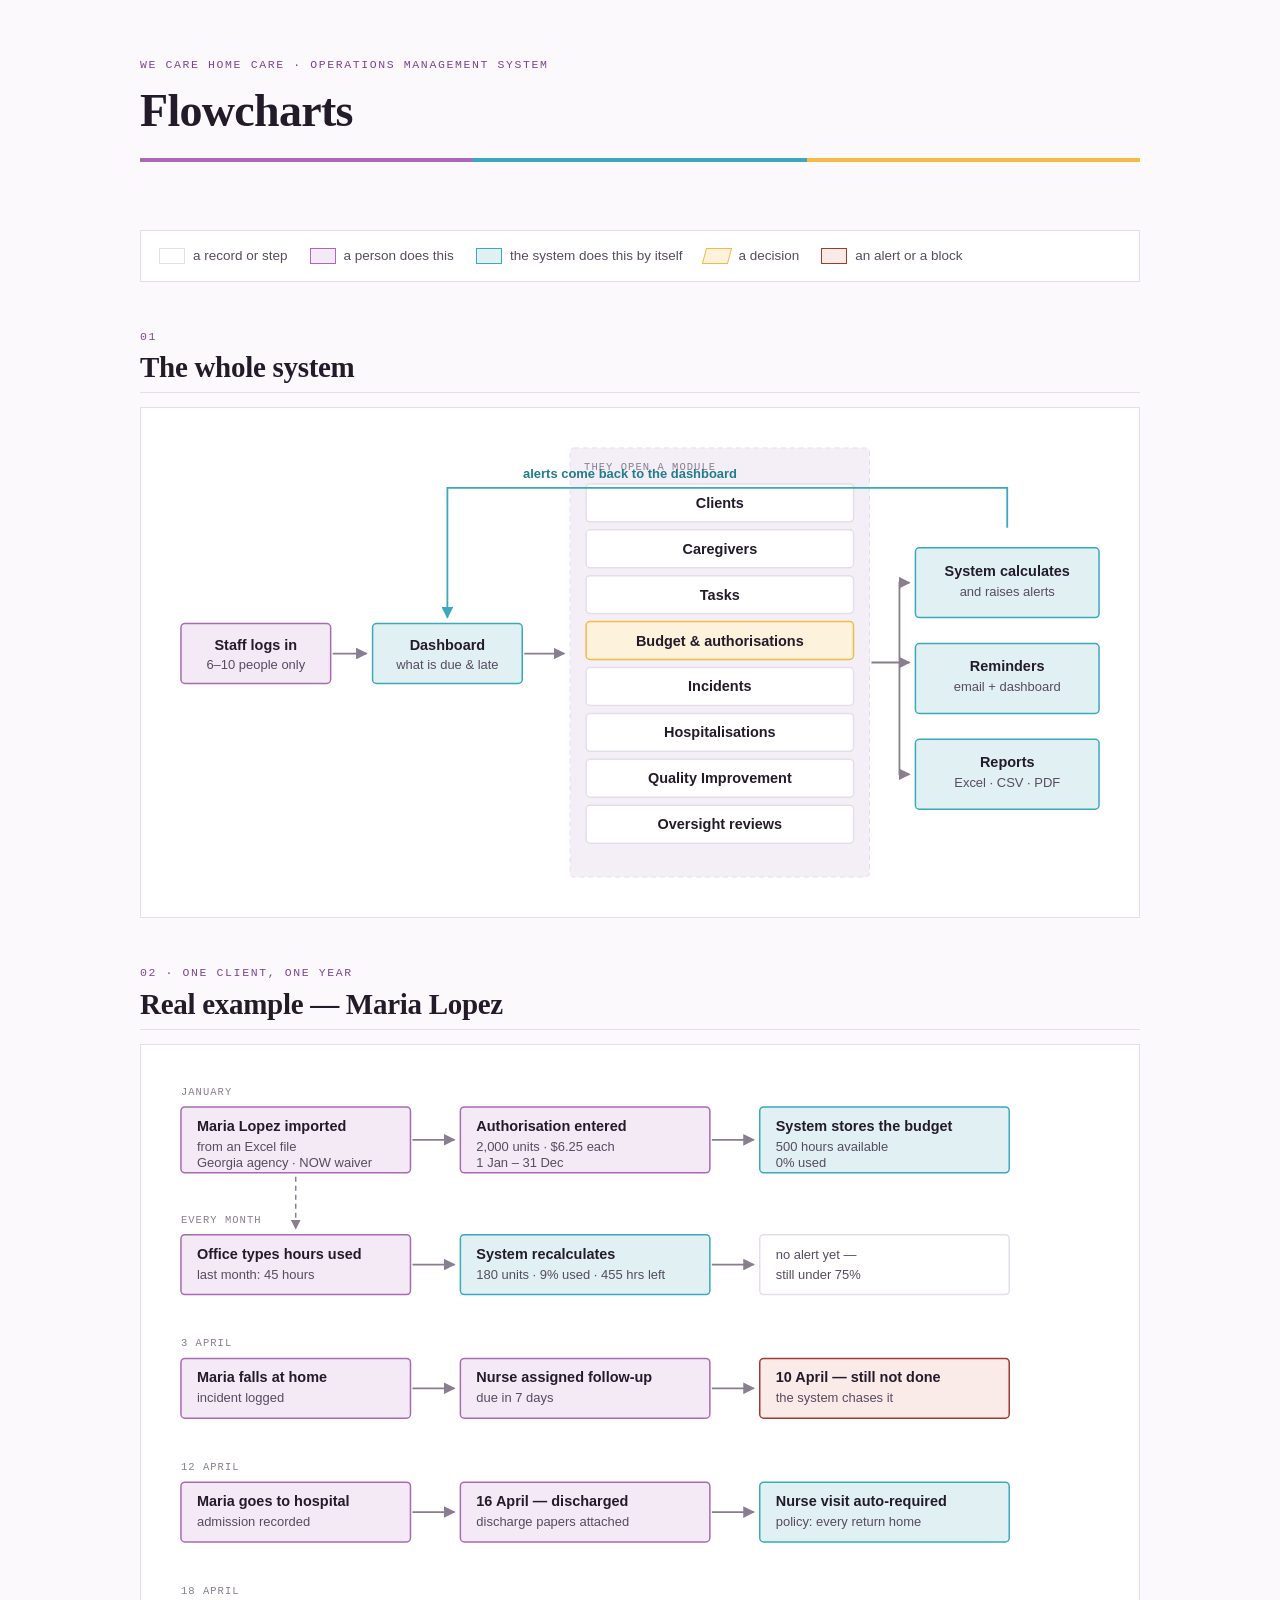
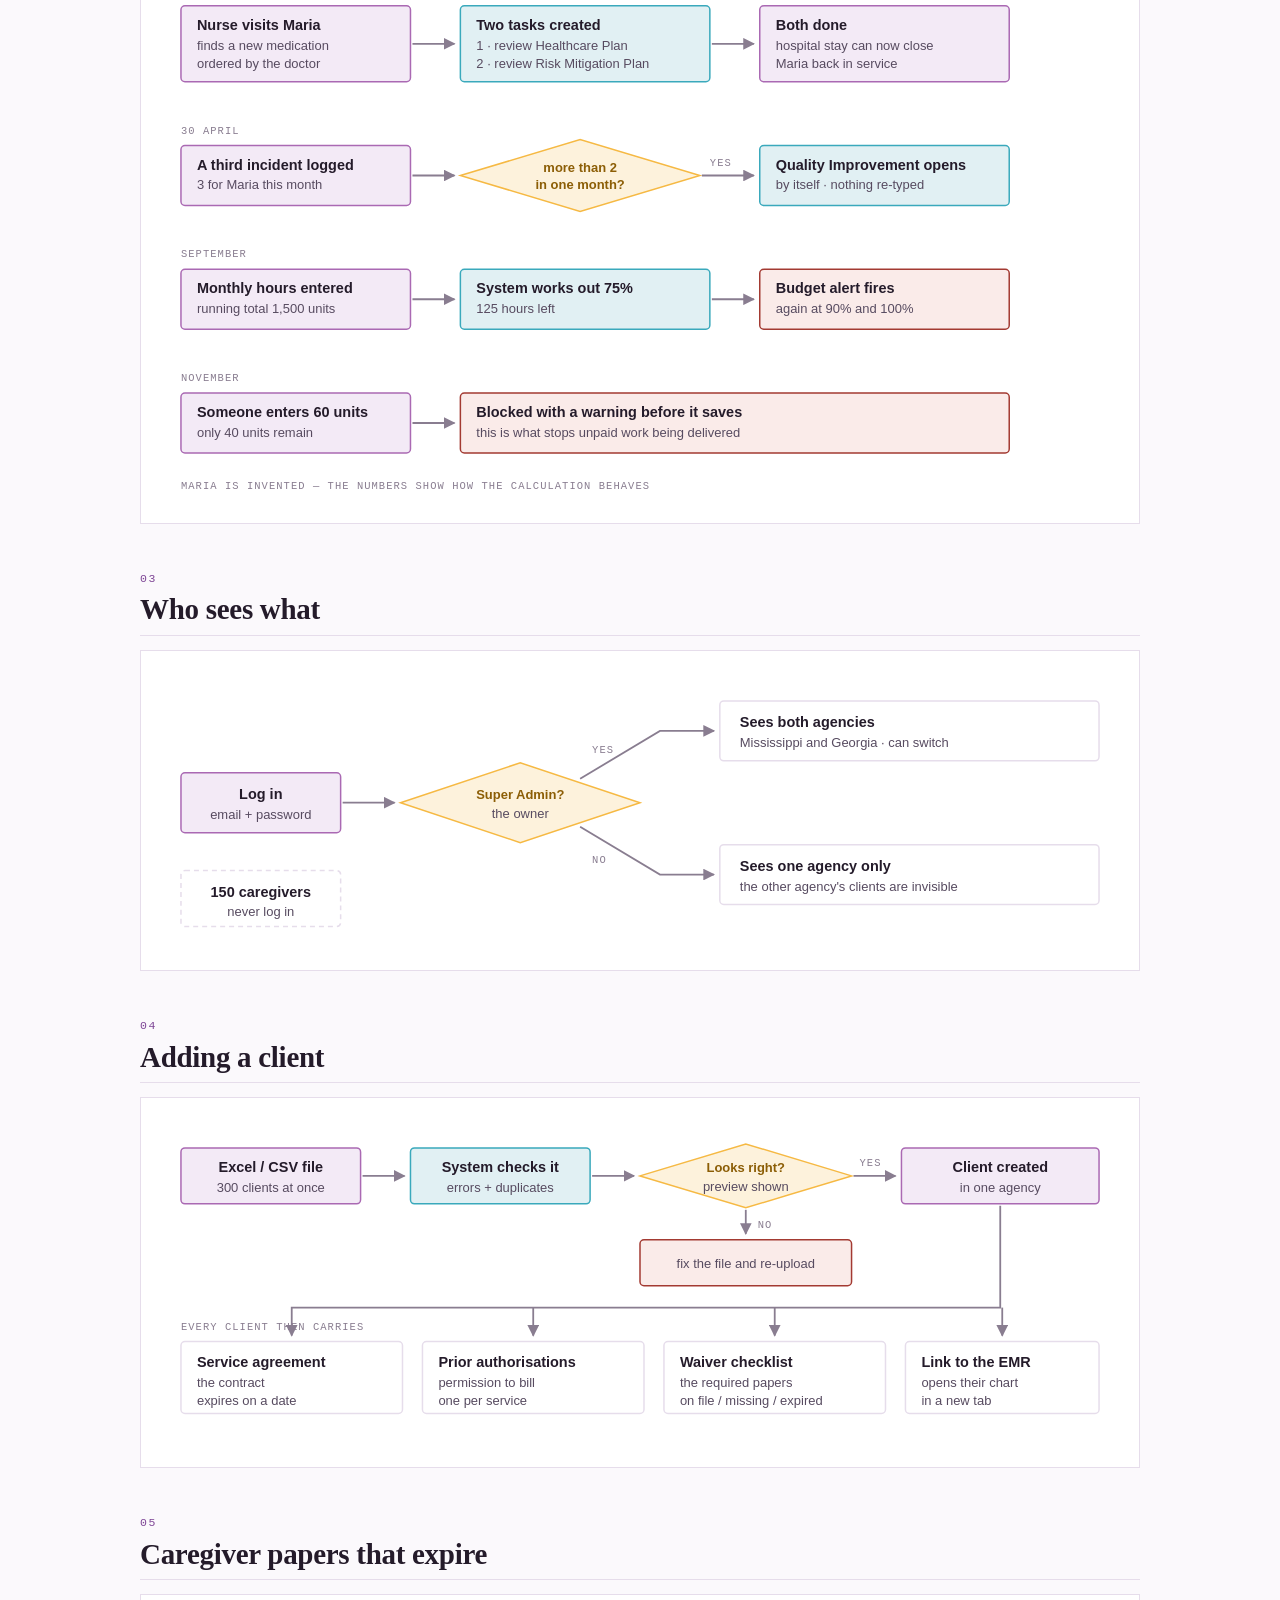
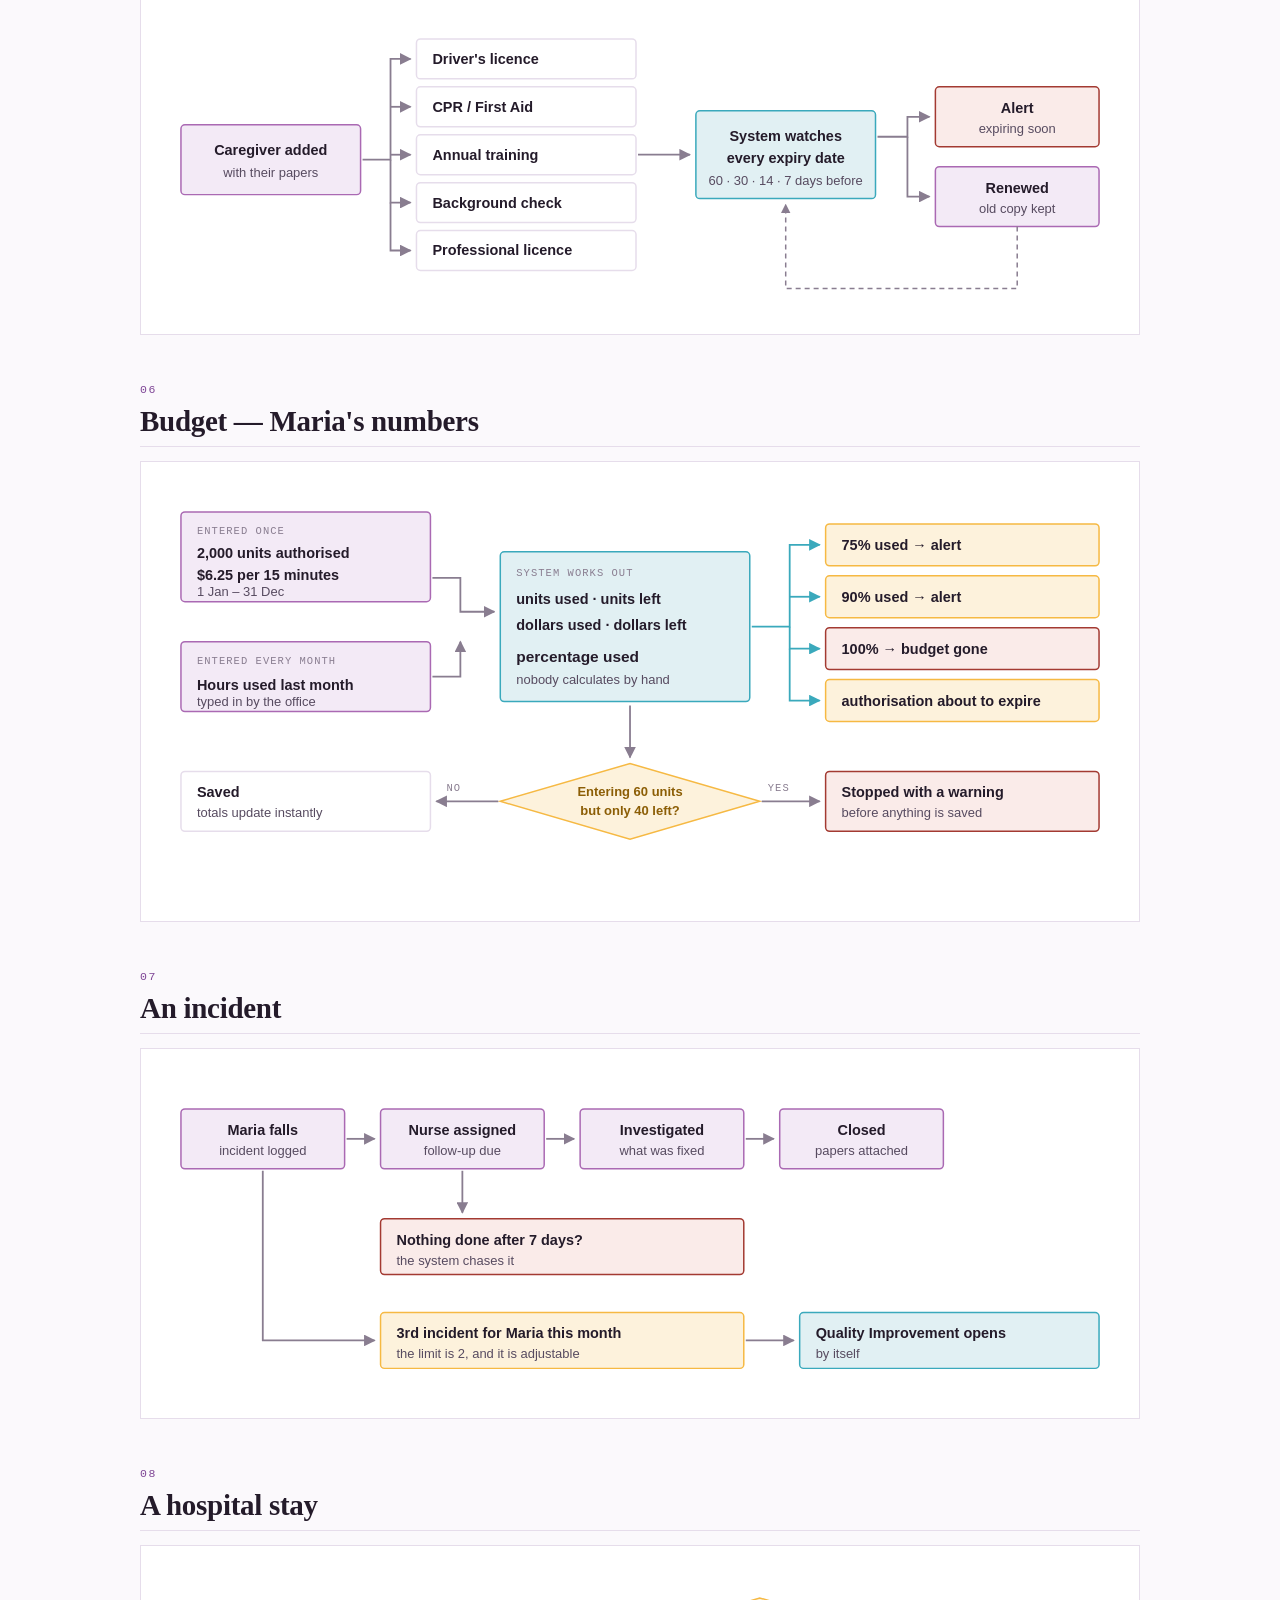
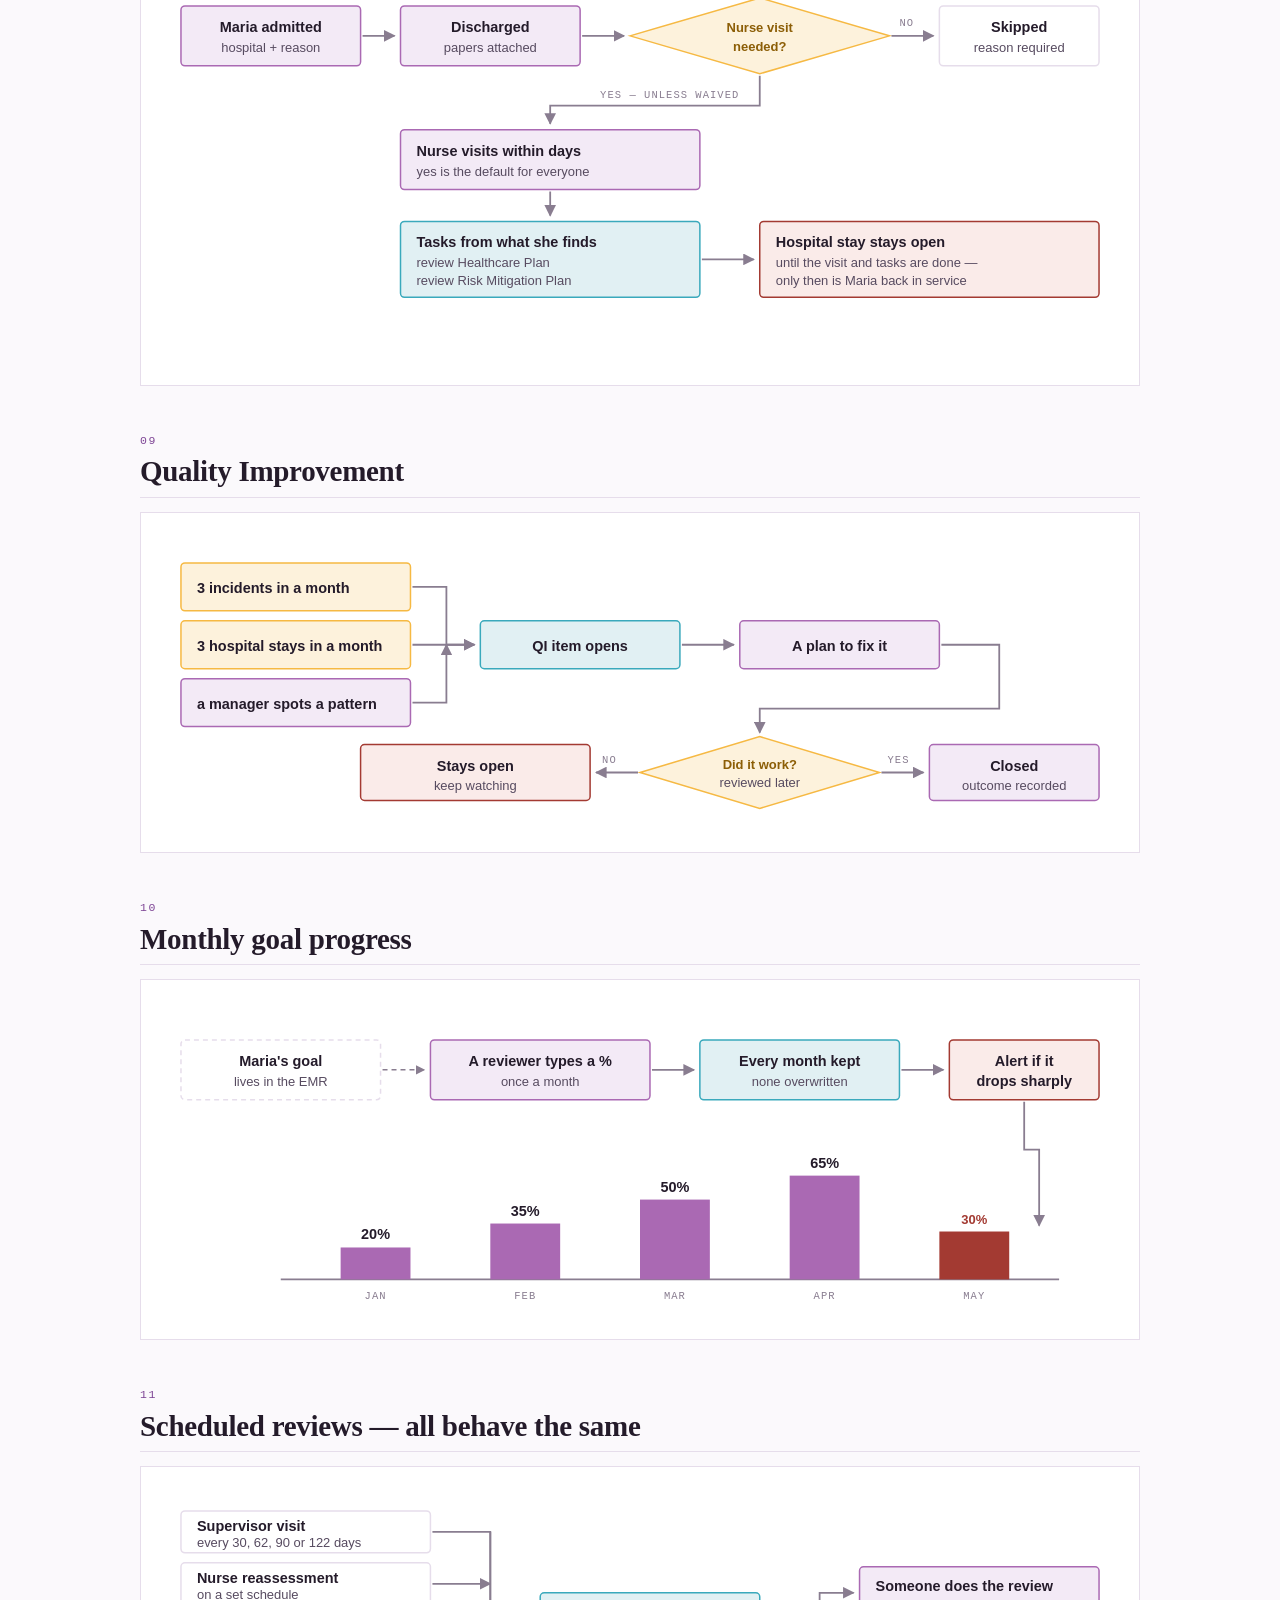
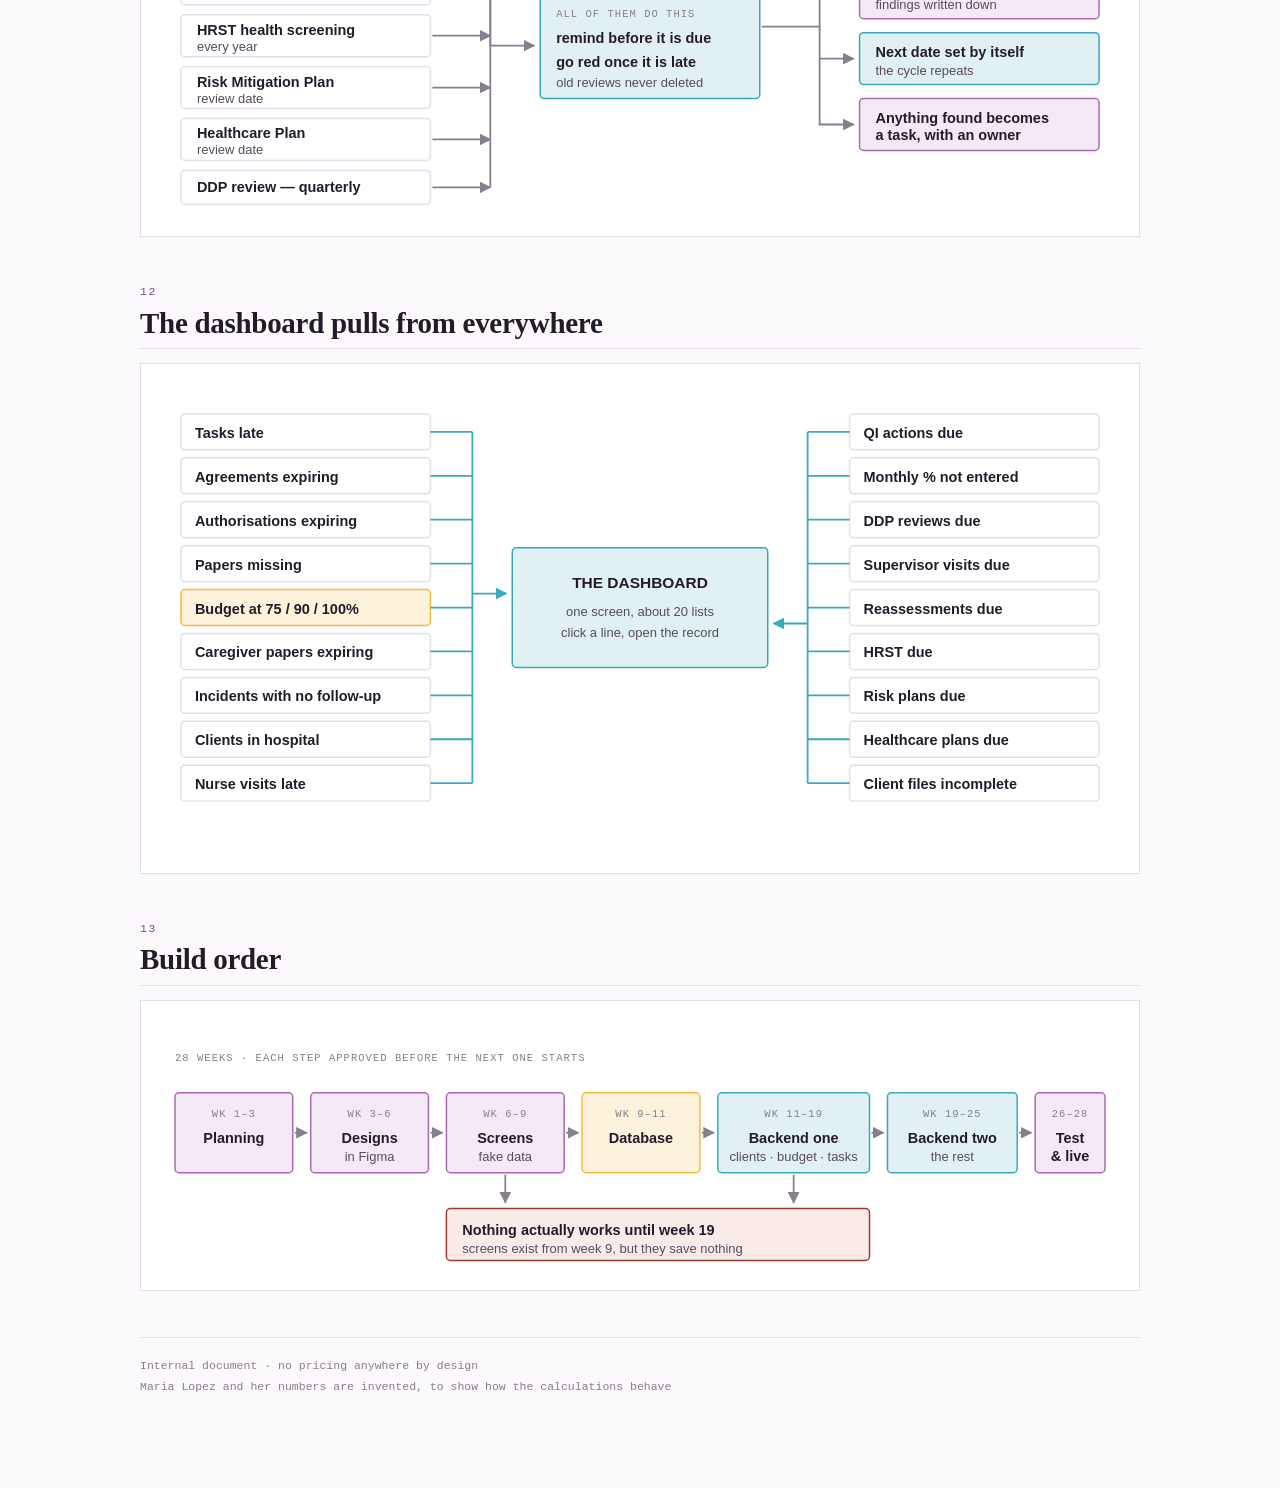
==== SYSTEM-FLOWCHARTS.html @ 82a65e17 "feat: clickable prototype of the operations management system A branded, click-through prototype of " ====
<!doctype html>
<html lang="en">
<head>
<meta charset="utf-8">
<meta name="viewport" content="width=device-width, initial-scale=1">
<meta name="robots" content="noindex, nofollow">
<title>We Care Home Care — Flowcharts</title>

<style>
  :root {
    --ground:#FBF9FC; --surface:#FFFFFF; --surface-alt:#F4EFF7;
    --ink:#241B2A; --ink-soft:#574B60; --ink-mute:#897D90;
    --rule:#E6DDEB; --rule-soft:#F0E9F3;
    --plum:#7E4595; --plum-bright:#AA69B3; --plum-wash:#F3EAF6;
    --teal:#217C8B; --teal-bright:#3AA9BC; --teal-wash:#E1F0F3;
    --gold:#8C5E06; --gold-bright:#F6B943; --gold-wash:#FDF2DC;
    --stop:#A33A32; --stop-wash:#FAEBE9;
    --serif:"Iowan Old Style","Palatino Linotype",Palatino,"Book Antiqua",Georgia,serif;
    --sans:-apple-system,BlinkMacSystemFont,"Segoe UI",Roboto,"Helvetica Neue",Arial,sans-serif;
    --mono:ui-monospace,"SF Mono",SFMono-Regular,Menlo,Consolas,"Liberation Mono",monospace;
  }
  @media (prefers-color-scheme:dark){:root:not([data-theme="light"]){
    --ground:#15111A; --surface:#1E1825; --surface-alt:#271F2E;
    --ink:#EFE9F2; --ink-soft:#B7ABBF; --ink-mute:#8B8092;
    --rule:#3A3146; --rule-soft:#282130;
    --plum:#C793D6; --plum-bright:#B478C4; --plum-wash:#2F2338;
    --teal:#5CC3D4; --teal-bright:#45AFC2; --teal-wash:#182D33;
    --gold:#E9B45A; --gold-bright:#D9A03C; --gold-wash:#332818;
    --stop:#E58C82; --stop-wash:#35201D;
  }}
  :root[data-theme="dark"]{
    --ground:#15111A; --surface:#1E1825; --surface-alt:#271F2E;
    --ink:#EFE9F2; --ink-soft:#B7ABBF; --ink-mute:#8B8092;
    --rule:#3A3146; --rule-soft:#282130;
    --plum:#C793D6; --plum-bright:#B478C4; --plum-wash:#2F2338;
    --teal:#5CC3D4; --teal-bright:#45AFC2; --teal-wash:#182D33;
    --gold:#E9B45A; --gold-bright:#D9A03C; --gold-wash:#332818;
    --stop:#E58C82; --stop-wash:#35201D;
  }

  *{box-sizing:border-box}

  body{
    background:var(--ground); color:var(--ink); font-family:var(--sans);
    font-size:17px; line-height:1.6; margin:0; padding:0 20px 90px;
    -webkit-font-smoothing:antialiased;
  }

  .wrap{max-width:1000px; margin:0 auto; display:flex; flex-direction:column; gap:46px}

  .masthead{display:flex; flex-direction:column; gap:12px; padding:56px 0 22px}
  .masthead::after{
    content:""; display:block; height:4px; margin-top:10px;
    background:linear-gradient(90deg,var(--plum-bright) 0 33.33%,var(--teal-bright) 33.33% 66.66%,var(--gold-bright) 66.66% 100%);
  }
  .eyebrow{
    font-family:var(--mono); font-size:11.5px; letter-spacing:.14em;
    text-transform:uppercase; color:var(--plum); margin:0;
  }
  h1{
    font-family:var(--serif); font-size:clamp(32px,5.6vw,46px); line-height:1.08;
    font-weight:600; letter-spacing:-.015em; margin:0;
  }

  section{display:flex; flex-direction:column; gap:14px; scroll-margin-top:20px}

  .sec-head{display:flex; flex-direction:column; gap:5px; padding-bottom:8px; border-bottom:1px solid var(--rule)}

  h2{
    font-family:var(--serif); font-size:clamp(23px,3.4vw,29px); line-height:1.15;
    font-weight:600; letter-spacing:-.01em; margin:0;
  }

  .fig{border:1px solid var(--rule); background:var(--surface); overflow-x:auto; padding:20px}

  svg.dg{display:block; width:100%; height:auto; min-width:620px}
  svg.dg.wide{min-width:820px}

  .dg text{font-family:var(--sans)}
  .dg .box{fill:var(--surface); stroke:var(--rule); stroke-width:1.5}
  .dg .box-p{fill:var(--plum-wash); stroke:var(--plum-bright); stroke-width:1.5}
  .dg .box-t{fill:var(--teal-wash); stroke:var(--teal-bright); stroke-width:1.5}
  .dg .box-g{fill:var(--gold-wash); stroke:var(--gold-bright); stroke-width:1.5}
  .dg .box-s{fill:var(--stop-wash); stroke:var(--stop); stroke-width:1.5}
  .dg .grp{fill:var(--surface-alt); stroke:var(--rule); stroke-width:1; stroke-dasharray:5 4}
  .dg .t1{font-size:14.5px; fill:var(--ink); font-weight:650}
  .dg .t2{font-size:13px; fill:var(--ink-soft)}
  .dg .t3{font-size:15.5px; fill:var(--ink); font-weight:650}
  .dg .tm{font-family:var(--mono); font-size:10.5px; fill:var(--ink-mute); letter-spacing:.1em}
  .dg .tp{font-size:13px; fill:var(--plum); font-weight:650}
  .dg .tt{font-size:13px; fill:var(--teal); font-weight:650}
  .dg .tg{font-size:13px; fill:var(--gold); font-weight:650}
  .dg .tx{font-size:13px; fill:var(--stop); font-weight:650}
  .dg .e{stroke:var(--ink-mute); stroke-width:1.8; fill:none; marker-end:url(#ar)}
  .dg .et{stroke:var(--teal-bright); stroke-width:1.8; fill:none; marker-end:url(#art)}
  .dg .en{stroke:var(--ink-mute); stroke-width:1.8; fill:none}
  .dg .etn{stroke:var(--teal-bright); stroke-width:1.8; fill:none}
  .dg .ed{stroke:var(--ink-mute); stroke-width:1.5; fill:none; stroke-dasharray:5 4; marker-end:url(#ar)}
  .ah{fill:var(--ink-mute)} .aht{fill:var(--teal-bright)}

  .key-row{display:flex; flex-wrap:wrap; gap:8px 22px; padding:14px 18px; background:var(--surface); border:1px solid var(--rule)}
  .key{display:flex; align-items:center; gap:8px; font-size:13.5px; color:var(--ink-soft)}
  .key i{width:26px; height:16px; border:1.5px solid var(--rule); background:var(--surface); display:block; flex:none}
  .key i.p{background:var(--plum-wash); border-color:var(--plum-bright)}
  .key i.t{background:var(--teal-wash); border-color:var(--teal-bright)}
  .key i.g{background:var(--gold-wash); border-color:var(--gold-bright); transform:skewX(-15deg)}
  .key i.s{background:var(--stop-wash); border-color:var(--stop)}

  footer{
    border-top:1px solid var(--rule); padding-top:18px;
    font-family:var(--mono); font-size:11.5px; line-height:1.8; color:var(--ink-mute);
  }

  @media (max-width:640px){ body{font-size:16px} }
</style>
</head>
<body>

<svg width="0" height="0" style="position:absolute" aria-hidden="true">
  <defs>
    <marker id="ar" viewBox="0 0 10 10" refX="9" refY="5" markerWidth="6.5" markerHeight="6.5" orient="auto-start-reverse">
      <path d="M0 0 L10 5 L0 10 z" class="ah"/>
    </marker>
    <marker id="art" viewBox="0 0 10 10" refX="9" refY="5" markerWidth="6.5" markerHeight="6.5" orient="auto-start-reverse">
      <path d="M0 0 L10 5 L0 10 z" class="aht"/>
    </marker>
  </defs>
</svg>

<div class="wrap">

  <header class="masthead">
    <p class="eyebrow">We Care Home Care · Operations Management System</p>
    <h1>Flowcharts</h1>
  </header>

  <div class="key-row">
    <span class="key"><i></i> a record or step</span>
    <span class="key"><i class="p"></i> a person does this</span>
    <span class="key"><i class="t"></i> the system does this by itself</span>
    <span class="key"><i class="g"></i> a decision</span>
    <span class="key"><i class="s"></i> an alert or a block</span>
  </div>

  <!-- ============ 1 WHOLE SYSTEM ============ -->
  <section>
    <div class="sec-head"><p class="eyebrow">01</p><h2>The whole system</h2></div>
    <div class="fig">
      <svg class="dg wide" viewBox="0 0 960 470" role="img" aria-label="Whole system flow from login to reports">

        <rect class="box-p" x="20" y="196" width="150" height="60" rx="4"/>
        <text class="t1" x="95" y="222" text-anchor="middle">Staff logs in</text>
        <text class="t2" x="95" y="242" text-anchor="middle">6–10 people only</text>

        <rect class="box-t" x="212" y="196" width="150" height="60" rx="4"/>
        <text class="t1" x="287" y="222" text-anchor="middle">Dashboard</text>
        <text class="t2" x="287" y="242" text-anchor="middle">what is due &amp; late</text>

        <rect class="grp" x="410" y="20" width="300" height="430" rx="4"/>
        <text class="tm" x="424" y="42">THEY OPEN A MODULE</text>

        <rect class="box" x="426" y="56" width="268" height="38" rx="4"/>
        <text class="t1" x="560" y="80" text-anchor="middle">Clients</text>
        <rect class="box" x="426" y="102" width="268" height="38" rx="4"/>
        <text class="t1" x="560" y="126" text-anchor="middle">Caregivers</text>
        <rect class="box" x="426" y="148" width="268" height="38" rx="4"/>
        <text class="t1" x="560" y="172" text-anchor="middle">Tasks</text>
        <rect class="box-g" x="426" y="194" width="268" height="38" rx="4"/>
        <text class="t1" x="560" y="218" text-anchor="middle">Budget &amp; authorisations</text>
        <rect class="box" x="426" y="240" width="268" height="38" rx="4"/>
        <text class="t1" x="560" y="264" text-anchor="middle">Incidents</text>
        <rect class="box" x="426" y="286" width="268" height="38" rx="4"/>
        <text class="t1" x="560" y="310" text-anchor="middle">Hospitalisations</text>
        <rect class="box" x="426" y="332" width="268" height="38" rx="4"/>
        <text class="t1" x="560" y="356" text-anchor="middle">Quality Improvement</text>
        <rect class="box" x="426" y="378" width="268" height="38" rx="4"/>
        <text class="t1" x="560" y="402" text-anchor="middle">Oversight reviews</text>

        <rect class="box-t" x="756" y="120" width="184" height="70" rx="4"/>
        <text class="t1" x="848" y="148" text-anchor="middle">System calculates</text>
        <text class="t2" x="848" y="168" text-anchor="middle">and raises alerts</text>

        <rect class="box-t" x="756" y="216" width="184" height="70" rx="4"/>
        <text class="t1" x="848" y="244" text-anchor="middle">Reminders</text>
        <text class="t2" x="848" y="264" text-anchor="middle">email + dashboard</text>

        <rect class="box-t" x="756" y="312" width="184" height="70" rx="4"/>
        <text class="t1" x="848" y="340" text-anchor="middle">Reports</text>
        <text class="t2" x="848" y="360" text-anchor="middle">Excel · CSV · PDF</text>

        <path class="e" d="M172 226 L206 226"/>
        <path class="e" d="M364 226 L404 226"/>
        <path class="e" d="M712 235 L740 235 L740 155 L750 155"/>
        <path class="e" d="M740 235 L750 235"/>
        <path class="e" d="M740 235 L740 347 L750 347"/>
        <path class="et" d="M848 100 L848 60 L287 60 L287 190"/>
        <text class="tt" x="470" y="50" text-anchor="middle">alerts come back to the dashboard</text>
      </svg>
    </div>
  </section>

  <!-- ============ 2 REAL EXAMPLE ============ -->
  <section>
    <div class="sec-head">
      <p class="eyebrow">02 · one client, one year</p>
      <h2>Real example — Maria Lopez</h2>
    </div>
    <div class="fig">
      <svg class="dg wide" viewBox="0 0 960 1040" role="img" aria-label="One client walked through the whole system across a year">

        <text class="tm" x="20" y="30">JANUARY</text>
        <rect class="box-p" x="20" y="42" width="230" height="66" rx="4"/>
        <text class="t1" x="36" y="66">Maria Lopez imported</text>
        <text class="t2" x="36" y="86">from an Excel file</text>
        <text class="t2" x="36" y="102">Georgia agency · NOW waiver</text>

        <rect class="box-p" x="300" y="42" width="250" height="66" rx="4"/>
        <text class="t1" x="316" y="66">Authorisation entered</text>
        <text class="t2" x="316" y="86">2,000 units · $6.25 each</text>
        <text class="t2" x="316" y="102">1 Jan – 31 Dec</text>

        <rect class="box-t" x="600" y="42" width="250" height="66" rx="4"/>
        <text class="t1" x="616" y="66">System stores the budget</text>
        <text class="t2" x="616" y="86">500 hours available</text>
        <text class="t2" x="616" y="102">0% used</text>

        <path class="e" d="M252 75 L294 75"/>
        <path class="e" d="M552 75 L594 75"/>

        <text class="tm" x="20" y="158">EVERY MONTH</text>
        <rect class="box-p" x="20" y="170" width="230" height="60" rx="4"/>
        <text class="t1" x="36" y="194">Office types hours used</text>
        <text class="t2" x="36" y="214">last month: 45 hours</text>

        <rect class="box-t" x="300" y="170" width="250" height="60" rx="4"/>
        <text class="t1" x="316" y="194">System recalculates</text>
        <text class="t2" x="316" y="214">180 units · 9% used · 455 hrs left</text>

        <rect class="box" x="600" y="170" width="250" height="60" rx="4"/>
        <text class="t2" x="616" y="194">no alert yet —</text>
        <text class="t2" x="616" y="214">still under 75%</text>

        <path class="e" d="M252 200 L294 200"/>
        <path class="e" d="M552 200 L594 200"/>
        <path class="ed" d="M135 112 L135 164"/>

        <text class="tm" x="20" y="282">3 APRIL</text>
        <rect class="box-p" x="20" y="294" width="230" height="60" rx="4"/>
        <text class="t1" x="36" y="318">Maria falls at home</text>
        <text class="t2" x="36" y="338">incident logged</text>

        <rect class="box-p" x="300" y="294" width="250" height="60" rx="4"/>
        <text class="t1" x="316" y="318">Nurse assigned follow-up</text>
        <text class="t2" x="316" y="338">due in 7 days</text>

        <rect class="box-s" x="600" y="294" width="250" height="60" rx="4"/>
        <text class="t1" x="616" y="318">10 April — still not done</text>
        <text class="t2" x="616" y="338">the system chases it</text>

        <path class="e" d="M252 324 L294 324"/>
        <path class="e" d="M552 324 L594 324"/>

        <text class="tm" x="20" y="406">12 APRIL</text>
        <rect class="box-p" x="20" y="418" width="230" height="60" rx="4"/>
        <text class="t1" x="36" y="442">Maria goes to hospital</text>
        <text class="t2" x="36" y="462">admission recorded</text>

        <rect class="box-p" x="300" y="418" width="250" height="60" rx="4"/>
        <text class="t1" x="316" y="442">16 April — discharged</text>
        <text class="t2" x="316" y="462">discharge papers attached</text>

        <rect class="box-t" x="600" y="418" width="250" height="60" rx="4"/>
        <text class="t1" x="616" y="442">Nurse visit auto-required</text>
        <text class="t2" x="616" y="462">policy: every return home</text>

        <path class="e" d="M252 448 L294 448"/>
        <path class="e" d="M552 448 L594 448"/>

        <text class="tm" x="20" y="530">18 APRIL</text>
        <rect class="box-p" x="20" y="542" width="230" height="76" rx="4"/>
        <text class="t1" x="36" y="566">Nurse visits Maria</text>
        <text class="t2" x="36" y="586">finds a new medication</text>
        <text class="t2" x="36" y="604">ordered by the doctor</text>

        <rect class="box-t" x="300" y="542" width="250" height="76" rx="4"/>
        <text class="t1" x="316" y="566">Two tasks created</text>
        <text class="t2" x="316" y="586">1 · review Healthcare Plan</text>
        <text class="t2" x="316" y="604">2 · review Risk Mitigation Plan</text>

        <rect class="box-p" x="600" y="542" width="250" height="76" rx="4"/>
        <text class="t1" x="616" y="566">Both done</text>
        <text class="t2" x="616" y="586">hospital stay can now close</text>
        <text class="t2" x="616" y="604">Maria back in service</text>

        <path class="e" d="M252 580 L294 580"/>
        <path class="e" d="M552 580 L594 580"/>

        <text class="tm" x="20" y="670">30 APRIL</text>
        <rect class="box-p" x="20" y="682" width="230" height="60" rx="4"/>
        <text class="t1" x="36" y="706">A third incident logged</text>
        <text class="t2" x="36" y="726">3 for Maria this month</text>

        <path class="box-g" d="M300 712 L420 676 L540 712 L420 748 Z"/>
        <text class="tg" x="420" y="708" text-anchor="middle">more than 2</text>
        <text class="tg" x="420" y="726" text-anchor="middle">in one month?</text>

        <rect class="box-t" x="600" y="682" width="250" height="60" rx="4"/>
        <text class="t1" x="616" y="706">Quality Improvement opens</text>
        <text class="t2" x="616" y="726">by itself · nothing re-typed</text>

        <path class="e" d="M252 712 L294 712"/>
        <path class="e" d="M542 712 L594 712"/>
        <text class="tm" x="550" y="702">YES</text>

        <text class="tm" x="20" y="794">SEPTEMBER</text>
        <rect class="box-p" x="20" y="806" width="230" height="60" rx="4"/>
        <text class="t1" x="36" y="830">Monthly hours entered</text>
        <text class="t2" x="36" y="850">running total 1,500 units</text>

        <rect class="box-t" x="300" y="806" width="250" height="60" rx="4"/>
        <text class="t1" x="316" y="830">System works out 75%</text>
        <text class="t2" x="316" y="850">125 hours left</text>

        <rect class="box-s" x="600" y="806" width="250" height="60" rx="4"/>
        <text class="t1" x="616" y="830">Budget alert fires</text>
        <text class="t2" x="616" y="850">again at 90% and 100%</text>

        <path class="e" d="M252 836 L294 836"/>
        <path class="e" d="M552 836 L594 836"/>

        <text class="tm" x="20" y="918">NOVEMBER</text>
        <rect class="box-p" x="20" y="930" width="230" height="60" rx="4"/>
        <text class="t1" x="36" y="954">Someone enters 60 units</text>
        <text class="t2" x="36" y="974">only 40 units remain</text>

        <rect class="box-s" x="300" y="930" width="550" height="60" rx="4"/>
        <text class="t1" x="316" y="954">Blocked with a warning before it saves</text>
        <text class="t2" x="316" y="974">this is what stops unpaid work being delivered</text>

        <path class="e" d="M252 960 L294 960"/>

        <text class="tm" x="20" y="1026">MARIA IS INVENTED — THE NUMBERS SHOW HOW THE CALCULATION BEHAVES</text>
      </svg>
    </div>
  </section>

  <!-- ============ 3 LOGIN ============ -->
  <section>
    <div class="sec-head"><p class="eyebrow">03</p><h2>Who sees what</h2></div>
    <div class="fig">
      <svg class="dg" viewBox="0 0 960 280" role="img" aria-label="Login and agency scoping">
        <rect class="box-p" x="20" y="102" width="160" height="60" rx="4"/>
        <text class="t1" x="100" y="128" text-anchor="middle">Log in</text>
        <text class="t2" x="100" y="148" text-anchor="middle">email + password</text>

        <path class="box-g" d="M240 132 L360 92 L480 132 L360 172 Z"/>
        <text class="tg" x="360" y="128" text-anchor="middle">Super Admin?</text>
        <text class="t2" x="360" y="147" text-anchor="middle">the owner</text>

        <rect class="box" x="560" y="30" width="380" height="60" rx="4"/>
        <text class="t1" x="580" y="56">Sees both agencies</text>
        <text class="t2" x="580" y="76">Mississippi and Georgia · can switch</text>

        <rect class="box" x="560" y="174" width="380" height="60" rx="4"/>
        <text class="t1" x="580" y="200">Sees one agency only</text>
        <text class="t2" x="580" y="220">the other agency's clients are invisible</text>

        <path class="e" d="M182 132 L234 132"/>
        <path class="e" d="M420 108 L500 60 L554 60"/>
        <text class="tm" x="432" y="82">YES</text>
        <path class="e" d="M420 156 L500 204 L554 204"/>
        <text class="tm" x="432" y="192">NO</text>

        <rect class="box" x="20" y="200" width="160" height="56" rx="4" stroke-dasharray="5 4"/>
        <text class="t1" x="100" y="226" text-anchor="middle">150 caregivers</text>
        <text class="t2" x="100" y="246" text-anchor="middle">never log in</text>
      </svg>
    </div>
  </section>

  <!-- ============ 4 CLIENT ============ -->
  <section>
    <div class="sec-head"><p class="eyebrow">04</p><h2>Adding a client</h2></div>
    <div class="fig">
      <svg class="dg wide" viewBox="0 0 960 330" role="img" aria-label="Client import and what attaches to a client">
        <rect class="box-p" x="20" y="30" width="180" height="56" rx="4"/>
        <text class="t1" x="110" y="54" text-anchor="middle">Excel / CSV file</text>
        <text class="t2" x="110" y="74" text-anchor="middle">300 clients at once</text>

        <rect class="box-t" x="250" y="30" width="180" height="56" rx="4"/>
        <text class="t1" x="340" y="54" text-anchor="middle">System checks it</text>
        <text class="t2" x="340" y="74" text-anchor="middle">errors + duplicates</text>

        <path class="box-g" d="M480 58 L586 26 L692 58 L586 90 Z"/>
        <text class="tg" x="586" y="54" text-anchor="middle">Looks right?</text>
        <text class="t2" x="586" y="73" text-anchor="middle">preview shown</text>

        <rect class="box-p" x="742" y="30" width="198" height="56" rx="4"/>
        <text class="t1" x="841" y="54" text-anchor="middle">Client created</text>
        <text class="t2" x="841" y="74" text-anchor="middle">in one agency</text>

        <rect class="box-s" x="480" y="122" width="212" height="46" rx="4"/>
        <text class="t2" x="586" y="150" text-anchor="middle">fix the file and re-upload</text>

        <path class="e" d="M202 58 L244 58"/>
        <path class="e" d="M432 58 L474 58"/>
        <path class="e" d="M694 58 L736 58"/>
        <text class="tm" x="700" y="48">YES</text>
        <path class="e" d="M586 92 L586 116"/>
        <text class="tm" x="598" y="110">NO</text>

        <text class="tm" x="20" y="212">EVERY CLIENT THEN CARRIES</text>
        <rect class="box" x="20" y="224" width="222" height="72" rx="4"/>
        <text class="t1" x="36" y="250">Service agreement</text>
        <text class="t2" x="36" y="270">the contract</text>
        <text class="t2" x="36" y="288">expires on a date</text>

        <rect class="box" x="262" y="224" width="222" height="72" rx="4"/>
        <text class="t1" x="278" y="250">Prior authorisations</text>
        <text class="t2" x="278" y="270">permission to bill</text>
        <text class="t2" x="278" y="288">one per service</text>

        <rect class="box" x="504" y="224" width="222" height="72" rx="4"/>
        <text class="t1" x="520" y="250">Waiver checklist</text>
        <text class="t2" x="520" y="270">the required papers</text>
        <text class="t2" x="520" y="288">on file / missing / expired</text>

        <rect class="box" x="746" y="224" width="194" height="72" rx="4"/>
        <text class="t1" x="762" y="250">Link to the EMR</text>
        <text class="t2" x="762" y="270">opens their chart</text>
        <text class="t2" x="762" y="288">in a new tab</text>

        <path class="e" d="M841 88 L841 190 L131 190 L131 218"/>
        <path class="e" d="M373 190 L373 218"/>
        <path class="e" d="M615 190 L615 218"/>
        <path class="e" d="M843 190 L843 218"/>
      </svg>
    </div>
  </section>

  <!-- ============ 5 CAREGIVER ============ -->
  <section>
    <div class="sec-head"><p class="eyebrow">05</p><h2>Caregiver papers that expire</h2></div>
    <div class="fig">
      <svg class="dg" viewBox="0 0 960 300" role="img" aria-label="Caregiver credential expiry flow">
        <rect class="box-p" x="20" y="110" width="180" height="70" rx="4"/>
        <text class="t1" x="110" y="140" text-anchor="middle">Caregiver added</text>
        <text class="t2" x="110" y="162" text-anchor="middle">with their papers</text>

        <rect class="box" x="256" y="24" width="220" height="40" rx="4"/>
        <text class="t1" x="272" y="49">Driver's licence</text>
        <rect class="box" x="256" y="72" width="220" height="40" rx="4"/>
        <text class="t1" x="272" y="97">CPR / First Aid</text>
        <rect class="box" x="256" y="120" width="220" height="40" rx="4"/>
        <text class="t1" x="272" y="145">Annual training</text>
        <rect class="box" x="256" y="168" width="220" height="40" rx="4"/>
        <text class="t1" x="272" y="193">Background check</text>
        <rect class="box" x="256" y="216" width="220" height="40" rx="4"/>
        <text class="t1" x="272" y="241">Professional licence</text>

        <rect class="box-t" x="536" y="96" width="180" height="88" rx="4"/>
        <text class="t1" x="626" y="126" text-anchor="middle">System watches</text>
        <text class="t1" x="626" y="148" text-anchor="middle">every expiry date</text>
        <text class="t2" x="626" y="170" text-anchor="middle">60 · 30 · 14 · 7 days before</text>

        <rect class="box-s" x="776" y="72" width="164" height="60" rx="4"/>
        <text class="t1" x="858" y="98" text-anchor="middle">Alert</text>
        <text class="t2" x="858" y="118" text-anchor="middle">expiring soon</text>

        <rect class="box-p" x="776" y="152" width="164" height="60" rx="4"/>
        <text class="t1" x="858" y="178" text-anchor="middle">Renewed</text>
        <text class="t2" x="858" y="198" text-anchor="middle">old copy kept</text>

        <path class="e" d="M202 145 L230 145 L230 44 L250 44"/>
        <path class="e" d="M230 92 L250 92"/>
        <path class="e" d="M230 140 L250 140"/>
        <path class="e" d="M230 145 L230 188 L250 188"/>
        <path class="e" d="M230 188 L230 236 L250 236"/>
        <path class="e" d="M478 140 L530 140"/>
        <path class="e" d="M718 122 L748 122 L748 102 L770 102"/>
        <path class="e" d="M748 122 L748 182 L770 182"/>
        <path class="ed" d="M858 212 L858 274 L626 274 L626 190"/>
      </svg>
    </div>
  </section>

  <!-- ============ 6 BUDGET ============ -->
  <section>
    <div class="sec-head"><p class="eyebrow">06</p><h2>Budget — Maria's numbers</h2></div>
    <div class="fig">
      <svg class="dg wide" viewBox="0 0 960 420" role="img" aria-label="Budget calculation with real numbers">
        <rect class="box-p" x="20" y="30" width="250" height="90" rx="4"/>
        <text class="tm" x="36" y="52">ENTERED ONCE</text>
        <text class="t1" x="36" y="76">2,000 units authorised</text>
        <text class="t1" x="36" y="98">$6.25 per 15 minutes</text>
        <text class="t2" x="36" y="114">1 Jan – 31 Dec</text>

        <rect class="box-p" x="20" y="160" width="250" height="70" rx="4"/>
        <text class="tm" x="36" y="182">ENTERED EVERY MONTH</text>
        <text class="t1" x="36" y="208">Hours used last month</text>
        <text class="t2" x="36" y="224">typed in by the office</text>

        <rect class="box-t" x="340" y="70" width="250" height="150" rx="4"/>
        <text class="tm" x="356" y="94">SYSTEM WORKS OUT</text>
        <text class="t1" x="356" y="122">units used · units left</text>
        <text class="t1" x="356" y="148">dollars used · dollars left</text>
        <text class="t3" x="356" y="180">percentage used</text>
        <text class="t2" x="356" y="202">nobody calculates by hand</text>

        <rect class="box-g" x="666" y="42" width="274" height="42" rx="4"/>
        <text class="t1" x="682" y="68">75% used → alert</text>
        <rect class="box-g" x="666" y="94" width="274" height="42" rx="4"/>
        <text class="t1" x="682" y="120">90% used → alert</text>
        <rect class="box-s" x="666" y="146" width="274" height="42" rx="4"/>
        <text class="t1" x="682" y="172">100% → budget gone</text>
        <rect class="box-g" x="666" y="198" width="274" height="42" rx="4"/>
        <text class="t1" x="682" y="224">authorisation about to expire</text>

        <path class="e" d="M272 96 L300 96 L300 130 L334 130"/>
        <path class="e" d="M272 195 L300 195 L300 160"/>
        <path class="et" d="M592 145 L630 145 L630 63 L660 63"/>
        <path class="et" d="M630 115 L660 115"/>
        <path class="et" d="M630 145 L630 167 L660 167"/>
        <path class="et" d="M630 167 L630 219 L660 219"/>

        <path class="box-g" d="M340 320 L470 282 L600 320 L470 358 Z"/>
        <text class="tg" x="470" y="315" text-anchor="middle">Entering 60 units</text>
        <text class="tg" x="470" y="334" text-anchor="middle">but only 40 left?</text>

        <rect class="box-s" x="666" y="290" width="274" height="60" rx="4"/>
        <text class="t1" x="682" y="316">Stopped with a warning</text>
        <text class="t2" x="682" y="336">before anything is saved</text>

        <rect class="box" x="20" y="290" width="250" height="60" rx="4"/>
        <text class="t1" x="36" y="316">Saved</text>
        <text class="t2" x="36" y="336">totals update instantly</text>

        <path class="e" d="M602 320 L660 320"/>
        <text class="tm" x="608" y="310">YES</text>
        <path class="e" d="M338 320 L276 320"/>
        <text class="tm" x="286" y="310">NO</text>
        <path class="e" d="M470 224 L470 276"/>
      </svg>
    </div>
  </section>

  <!-- ============ 7 INCIDENT ============ -->
  <section>
    <div class="sec-head"><p class="eyebrow">07</p><h2>An incident</h2></div>
    <div class="fig">
      <svg class="dg wide" viewBox="0 0 960 330" role="img" aria-label="Incident flow with ageing alert and QI trigger">
        <rect class="box-p" x="20" y="40" width="164" height="60" rx="4"/>
        <text class="t1" x="102" y="66" text-anchor="middle">Maria falls</text>
        <text class="t2" x="102" y="86" text-anchor="middle">incident logged</text>

        <rect class="box-p" x="220" y="40" width="164" height="60" rx="4"/>
        <text class="t1" x="302" y="66" text-anchor="middle">Nurse assigned</text>
        <text class="t2" x="302" y="86" text-anchor="middle">follow-up due</text>

        <rect class="box-p" x="420" y="40" width="164" height="60" rx="4"/>
        <text class="t1" x="502" y="66" text-anchor="middle">Investigated</text>
        <text class="t2" x="502" y="86" text-anchor="middle">what was fixed</text>

        <rect class="box-p" x="620" y="40" width="164" height="60" rx="4"/>
        <text class="t1" x="702" y="66" text-anchor="middle">Closed</text>
        <text class="t2" x="702" y="86" text-anchor="middle">papers attached</text>

        <path class="e" d="M186 70 L214 70"/>
        <path class="e" d="M386 70 L414 70"/>
        <path class="e" d="M586 70 L614 70"/>

        <rect class="box-s" x="220" y="150" width="364" height="56" rx="4"/>
        <text class="t1" x="236" y="176">Nothing done after 7 days?</text>
        <text class="t2" x="236" y="196">the system chases it</text>

        <path class="e" d="M302 102 L302 144"/>

        <rect class="box-g" x="220" y="244" width="364" height="56" rx="4"/>
        <text class="t1" x="236" y="270">3rd incident for Maria this month</text>
        <text class="t2" x="236" y="290">the limit is 2, and it is adjustable</text>

        <rect class="box-t" x="640" y="244" width="300" height="56" rx="4"/>
        <text class="t1" x="656" y="270">Quality Improvement opens</text>
        <text class="t2" x="656" y="290">by itself</text>

        <path class="e" d="M102 102 L102 272 L214 272"/>
        <path class="e" d="M586 272 L634 272"/>
      </svg>
    </div>
  </section>

  <!-- ============ 8 HOSPITAL ============ -->
  <section>
    <div class="sec-head"><p class="eyebrow">08</p><h2>A hospital stay</h2></div>
    <div class="fig">
      <svg class="dg wide" viewBox="0 0 960 400" role="img" aria-label="Hospitalisation and nurse follow-up flow">
        <rect class="box-p" x="20" y="40" width="180" height="60" rx="4"/>
        <text class="t1" x="110" y="66" text-anchor="middle">Maria admitted</text>
        <text class="t2" x="110" y="86" text-anchor="middle">hospital + reason</text>

        <rect class="box-p" x="240" y="40" width="180" height="60" rx="4"/>
        <text class="t1" x="330" y="66" text-anchor="middle">Discharged</text>
        <text class="t2" x="330" y="86" text-anchor="middle">papers attached</text>

        <path class="box-g" d="M470 70 L600 32 L730 70 L600 108 Z"/>
        <text class="tg" x="600" y="66" text-anchor="middle">Nurse visit</text>
        <text class="tg" x="600" y="85" text-anchor="middle">needed?</text>

        <rect class="box" x="780" y="40" width="160" height="60" rx="4"/>
        <text class="t1" x="860" y="66" text-anchor="middle">Skipped</text>
        <text class="t2" x="860" y="86" text-anchor="middle">reason required</text>

        <path class="e" d="M202 70 L234 70"/>
        <path class="e" d="M422 70 L464 70"/>
        <path class="e" d="M732 70 L774 70"/>
        <text class="tm" x="740" y="60">NO</text>

        <rect class="box-p" x="240" y="164" width="300" height="60" rx="4"/>
        <text class="t1" x="256" y="190">Nurse visits within days</text>
        <text class="t2" x="256" y="210">yes is the default for everyone</text>

        <path class="e" d="M600 110 L600 140 L390 140 L390 158"/>
        <text class="tm" x="440" y="132">YES — UNLESS WAIVED</text>

        <rect class="box-t" x="240" y="256" width="300" height="76" rx="4"/>
        <text class="t1" x="256" y="282">Tasks from what she finds</text>
        <text class="t2" x="256" y="302">review Healthcare Plan</text>
        <text class="t2" x="256" y="320">review Risk Mitigation Plan</text>

        <rect class="box-s" x="600" y="256" width="340" height="76" rx="4"/>
        <text class="t1" x="616" y="282">Hospital stay stays open</text>
        <text class="t2" x="616" y="302">until the visit and tasks are done —</text>
        <text class="t2" x="616" y="320">only then is Maria back in service</text>

        <path class="e" d="M390 226 L390 250"/>
        <path class="e" d="M542 294 L594 294"/>
      </svg>
    </div>
  </section>

  <!-- ============ 9 QI ============ -->
  <section>
    <div class="sec-head"><p class="eyebrow">09</p><h2>Quality Improvement</h2></div>
    <div class="fig">
      <svg class="dg wide" viewBox="0 0 960 300" role="img" aria-label="Quality improvement flow">
        <rect class="box-g" x="20" y="30" width="230" height="48" rx="4"/>
        <text class="t1" x="36" y="60">3 incidents in a month</text>
        <rect class="box-g" x="20" y="88" width="230" height="48" rx="4"/>
        <text class="t1" x="36" y="118">3 hospital stays in a month</text>
        <rect class="box-p" x="20" y="146" width="230" height="48" rx="4"/>
        <text class="t1" x="36" y="176">a manager spots a pattern</text>

        <rect class="box-t" x="320" y="88" width="200" height="48" rx="4"/>
        <text class="t1" x="420" y="118" text-anchor="middle">QI item opens</text>

        <rect class="box-p" x="580" y="88" width="200" height="48" rx="4"/>
        <text class="t1" x="680" y="118" text-anchor="middle">A plan to fix it</text>

        <path class="box-g" d="M480 240 L600 204 L720 240 L600 276 Z"/>
        <text class="tg" x="600" y="236" text-anchor="middle">Did it work?</text>
        <text class="t2" x="600" y="255" text-anchor="middle">reviewed later</text>

        <rect class="box-p" x="770" y="212" width="170" height="56" rx="4"/>
        <text class="t1" x="855" y="238" text-anchor="middle">Closed</text>
        <text class="t2" x="855" y="258" text-anchor="middle">outcome recorded</text>

        <rect class="box-s" x="200" y="212" width="230" height="56" rx="4"/>
        <text class="t1" x="315" y="238" text-anchor="middle">Stays open</text>
        <text class="t2" x="315" y="258" text-anchor="middle">keep watching</text>

        <path class="e" d="M252 54 L286 54 L286 112 L314 112"/>
        <path class="e" d="M252 112 L314 112"/>
        <path class="e" d="M252 170 L286 170 L286 112"/>
        <path class="e" d="M522 112 L574 112"/>
        <path class="e" d="M782 112 L840 112 L840 176 L600 176 L600 200"/>
        <path class="e" d="M722 240 L764 240"/>
        <text class="tm" x="728" y="230">YES</text>
        <path class="e" d="M478 240 L436 240"/>
        <text class="tm" x="442" y="230">NO</text>
      </svg>
    </div>
  </section>

  <!-- ============ 10 ISP ============ -->
  <section>
    <div class="sec-head"><p class="eyebrow">10</p><h2>Monthly goal progress</h2></div>
    <div class="fig">
      <svg class="dg wide" viewBox="0 0 960 320" role="img" aria-label="Monthly goal progress with a trend">
        <rect class="box" x="20" y="40" width="200" height="60" rx="4" stroke-dasharray="5 4"/>
        <text class="t1" x="120" y="66" text-anchor="middle">Maria's goal</text>
        <text class="t2" x="120" y="86" text-anchor="middle">lives in the EMR</text>

        <rect class="box-p" x="270" y="40" width="220" height="60" rx="4"/>
        <text class="t1" x="380" y="66" text-anchor="middle">A reviewer types a %</text>
        <text class="t2" x="380" y="86" text-anchor="middle">once a month</text>

        <rect class="box-t" x="540" y="40" width="200" height="60" rx="4"/>
        <text class="t1" x="640" y="66" text-anchor="middle">Every month kept</text>
        <text class="t2" x="640" y="86" text-anchor="middle">none overwritten</text>

        <rect class="box-s" x="790" y="40" width="150" height="60" rx="4"/>
        <text class="t1" x="865" y="66" text-anchor="middle">Alert if it</text>
        <text class="t1" x="865" y="86" text-anchor="middle">drops sharply</text>

        <path class="ed" d="M222 70 L264 70"/>
        <path class="e" d="M492 70 L534 70"/>
        <path class="e" d="M742 70 L784 70"/>

        <line class="en" x1="120" y1="280" x2="900" y2="280"/>
        <rect x="180" y="248" width="70" height="32" fill="var(--plum-bright)"/>
        <text class="t1" x="215" y="240" text-anchor="middle">20%</text>
        <text class="tm" x="215" y="300" text-anchor="middle">JAN</text>
        <rect x="330" y="224" width="70" height="56" fill="var(--plum-bright)"/>
        <text class="t1" x="365" y="216" text-anchor="middle">35%</text>
        <text class="tm" x="365" y="300" text-anchor="middle">FEB</text>
        <rect x="480" y="200" width="70" height="80" fill="var(--plum-bright)"/>
        <text class="t1" x="515" y="192" text-anchor="middle">50%</text>
        <text class="tm" x="515" y="300" text-anchor="middle">MAR</text>
        <rect x="630" y="176" width="70" height="104" fill="var(--plum-bright)"/>
        <text class="t1" x="665" y="168" text-anchor="middle">65%</text>
        <text class="tm" x="665" y="300" text-anchor="middle">APR</text>
        <rect x="780" y="232" width="70" height="48" fill="var(--stop)"/>
        <text class="tx" x="815" y="224" text-anchor="middle">30%</text>
        <text class="tm" x="815" y="300" text-anchor="middle">MAY</text>
        <path class="e" d="M865 102 L865 150 L880 150 L880 226"/>
      </svg>
    </div>
  </section>

  <!-- ============ 11 OVERSIGHT ============ -->
  <section>
    <div class="sec-head"><p class="eyebrow">11</p><h2>Scheduled reviews — all behave the same</h2></div>
    <div class="fig">
      <svg class="dg wide" viewBox="0 0 960 330" role="img" aria-label="Scheduled review types sharing one flow">
        <rect class="box" x="20" y="24" width="250" height="42" rx="4"/>
        <text class="t1" x="36" y="44">Supervisor visit</text>
        <text class="t2" x="36" y="60">every 30, 62, 90 or 122 days</text>
        <rect class="box" x="20" y="76" width="250" height="42" rx="4"/>
        <text class="t1" x="36" y="96">Nurse reassessment</text>
        <text class="t2" x="36" y="112">on a set schedule</text>
        <rect class="box" x="20" y="128" width="250" height="42" rx="4"/>
        <text class="t1" x="36" y="148">HRST health screening</text>
        <text class="t2" x="36" y="164">every year</text>
        <rect class="box" x="20" y="180" width="250" height="42" rx="4"/>
        <text class="t1" x="36" y="200">Risk Mitigation Plan</text>
        <text class="t2" x="36" y="216">review date</text>
        <rect class="box" x="20" y="232" width="250" height="42" rx="4"/>
        <text class="t1" x="36" y="252">Healthcare Plan</text>
        <text class="t2" x="36" y="268">review date</text>
        <rect class="box" x="20" y="284" width="250" height="34" rx="4"/>
        <text class="t1" x="36" y="306">DDP review — quarterly</text>

        <rect class="box-t" x="380" y="106" width="220" height="106" rx="4"/>
        <text class="tm" x="396" y="130">ALL OF THEM DO THIS</text>
        <text class="t1" x="396" y="156">remind before it is due</text>
        <text class="t1" x="396" y="180">go red once it is late</text>
        <text class="t2" x="396" y="200">old reviews never deleted</text>

        <rect class="box-p" x="700" y="80" width="240" height="52" rx="4"/>
        <text class="t1" x="716" y="104">Someone does the review</text>
        <text class="t2" x="716" y="122">findings written down</text>

        <rect class="box-t" x="700" y="146" width="240" height="52" rx="4"/>
        <text class="t1" x="716" y="170">Next date set by itself</text>
        <text class="t2" x="716" y="188">the cycle repeats</text>

        <rect class="box-p" x="700" y="212" width="240" height="52" rx="4"/>
        <text class="t1" x="716" y="236">Anything found becomes</text>
        <text class="t1" x="716" y="254">a task, with an owner</text>

        <path class="e" d="M272 45 L330 45 L330 159 L374 159"/>
        <path class="e" d="M272 97 L330 97"/>
        <path class="e" d="M272 149 L330 149"/>
        <path class="e" d="M272 201 L330 201"/>
        <path class="e" d="M272 253 L330 253"/>
        <path class="e" d="M272 301 L330 301"/>
        <path class="en" d="M330 45 L330 301"/>
        <path class="e" d="M602 140 L660 140 L660 106 L694 106"/>
        <path class="e" d="M660 140 L660 172 L694 172"/>
        <path class="e" d="M660 172 L660 238 L694 238"/>
      </svg>
    </div>
  </section>

  <!-- ============ 12 DASHBOARD ============ -->
  <section>
    <div class="sec-head"><p class="eyebrow">12</p><h2>The dashboard pulls from everywhere</h2></div>
    <div class="fig">
      <svg class="dg wide" viewBox="0 0 960 470" role="img" aria-label="Dashboard alert sources">
        <rect class="box" x="20" y="30" width="250" height="36" rx="4"/>
        <text class="t1" x="34" y="54">Tasks late</text>
        <rect class="box" x="20" y="74" width="250" height="36" rx="4"/>
        <text class="t1" x="34" y="98">Agreements expiring</text>
        <rect class="box" x="20" y="118" width="250" height="36" rx="4"/>
        <text class="t1" x="34" y="142">Authorisations expiring</text>
        <rect class="box" x="20" y="162" width="250" height="36" rx="4"/>
        <text class="t1" x="34" y="186">Papers missing</text>
        <rect class="box-g" x="20" y="206" width="250" height="36" rx="4"/>
        <text class="t1" x="34" y="230">Budget at 75 / 90 / 100%</text>
        <rect class="box" x="20" y="250" width="250" height="36" rx="4"/>
        <text class="t1" x="34" y="274">Caregiver papers expiring</text>
        <rect class="box" x="20" y="294" width="250" height="36" rx="4"/>
        <text class="t1" x="34" y="318">Incidents with no follow-up</text>
        <rect class="box" x="20" y="338" width="250" height="36" rx="4"/>
        <text class="t1" x="34" y="362">Clients in hospital</text>
        <rect class="box" x="20" y="382" width="250" height="36" rx="4"/>
        <text class="t1" x="34" y="406">Nurse visits late</text>

        <rect class="box" x="690" y="30" width="250" height="36" rx="4"/>
        <text class="t1" x="704" y="54">QI actions due</text>
        <rect class="box" x="690" y="74" width="250" height="36" rx="4"/>
        <text class="t1" x="704" y="98">Monthly % not entered</text>
        <rect class="box" x="690" y="118" width="250" height="36" rx="4"/>
        <text class="t1" x="704" y="142">DDP reviews due</text>
        <rect class="box" x="690" y="162" width="250" height="36" rx="4"/>
        <text class="t1" x="704" y="186">Supervisor visits due</text>
        <rect class="box" x="690" y="206" width="250" height="36" rx="4"/>
        <text class="t1" x="704" y="230">Reassessments due</text>
        <rect class="box" x="690" y="250" width="250" height="36" rx="4"/>
        <text class="t1" x="704" y="274">HRST due</text>
        <rect class="box" x="690" y="294" width="250" height="36" rx="4"/>
        <text class="t1" x="704" y="318">Risk plans due</text>
        <rect class="box" x="690" y="338" width="250" height="36" rx="4"/>
        <text class="t1" x="704" y="362">Healthcare plans due</text>
        <rect class="box" x="690" y="382" width="250" height="36" rx="4"/>
        <text class="t1" x="704" y="406">Client files incomplete</text>

        <rect class="box-t" x="352" y="164" width="256" height="120" rx="4"/>
        <text class="t3" x="480" y="204" text-anchor="middle">THE DASHBOARD</text>
        <text class="t2" x="480" y="232" text-anchor="middle">one screen, about 20 lists</text>
        <text class="t2" x="480" y="254" text-anchor="middle">click a line, open the record</text>

        <path class="etn" d="M270 48 L312 48"/>
        <path class="etn" d="M270 92 L312 92"/>
        <path class="etn" d="M270 136 L312 136"/>
        <path class="etn" d="M270 180 L312 180"/>
        <path class="etn" d="M270 224 L312 224"/>
        <path class="etn" d="M270 268 L312 268"/>
        <path class="etn" d="M270 312 L312 312"/>
        <path class="etn" d="M270 356 L312 356"/>
        <path class="etn" d="M270 400 L312 400"/>
        <path class="etn" d="M312 48 L312 400"/>
        <path class="et" d="M312 210 L346 210"/>

        <path class="etn" d="M690 48 L648 48"/>
        <path class="etn" d="M690 92 L648 92"/>
        <path class="etn" d="M690 136 L648 136"/>
        <path class="etn" d="M690 180 L648 180"/>
        <path class="etn" d="M690 224 L648 224"/>
        <path class="etn" d="M690 268 L648 268"/>
        <path class="etn" d="M690 312 L648 312"/>
        <path class="etn" d="M690 356 L648 356"/>
        <path class="etn" d="M690 400 L648 400"/>
        <path class="etn" d="M648 48 L648 400"/>
        <path class="et" d="M648 240 L614 240"/>
      </svg>
    </div>
  </section>

  <!-- ============ 13 BUILD ORDER ============ -->
  <section>
    <div class="sec-head"><p class="eyebrow">13</p><h2>Build order</h2></div>
    <div class="fig">
      <svg class="dg wide" viewBox="0 0 960 250" role="img" aria-label="Seven milestones in order">
        <text class="tm" x="14" y="40">28 WEEKS · EACH STEP APPROVED BEFORE THE NEXT ONE STARTS</text>

        <rect class="box-p" x="14" y="72" width="118" height="80" rx="4"/>
        <text class="tm" x="73" y="96" text-anchor="middle">WK 1–3</text>
        <text class="t1" x="73" y="122" text-anchor="middle">Planning</text>

        <rect class="box-p" x="150" y="72" width="118" height="80" rx="4"/>
        <text class="tm" x="209" y="96" text-anchor="middle">WK 3–6</text>
        <text class="t1" x="209" y="122" text-anchor="middle">Designs</text>
        <text class="t2" x="209" y="140" text-anchor="middle">in Figma</text>

        <rect class="box-p" x="286" y="72" width="118" height="80" rx="4"/>
        <text class="tm" x="345" y="96" text-anchor="middle">WK 6–9</text>
        <text class="t1" x="345" y="122" text-anchor="middle">Screens</text>
        <text class="t2" x="345" y="140" text-anchor="middle">fake data</text>

        <rect class="box-g" x="422" y="72" width="118" height="80" rx="4"/>
        <text class="tm" x="481" y="96" text-anchor="middle">WK 9–11</text>
        <text class="t1" x="481" y="122" text-anchor="middle">Database</text>

        <rect class="box-t" x="558" y="72" width="152" height="80" rx="4"/>
        <text class="tm" x="634" y="96" text-anchor="middle">WK 11–19</text>
        <text class="t1" x="634" y="122" text-anchor="middle">Backend one</text>
        <text class="t2" x="634" y="140" text-anchor="middle">clients · budget · tasks</text>

        <rect class="box-t" x="728" y="72" width="130" height="80" rx="4"/>
        <text class="tm" x="793" y="96" text-anchor="middle">WK 19–25</text>
        <text class="t1" x="793" y="122" text-anchor="middle">Backend two</text>
        <text class="t2" x="793" y="140" text-anchor="middle">the rest</text>

        <rect class="box-p" x="876" y="72" width="70" height="80" rx="4"/>
        <text class="tm" x="911" y="96" text-anchor="middle">26–28</text>
        <text class="t1" x="911" y="122" text-anchor="middle">Test</text>
        <text class="t1" x="911" y="140" text-anchor="middle">&amp; live</text>

        <path class="e" d="M134 112 L146 112"/>
        <path class="e" d="M270 112 L282 112"/>
        <path class="e" d="M406 112 L418 112"/>
        <path class="e" d="M542 112 L554 112"/>
        <path class="e" d="M712 112 L724 112"/>
        <path class="e" d="M860 112 L872 112"/>

        <rect class="box-s" x="286" y="188" width="424" height="52" rx="4"/>
        <text class="t1" x="302" y="214">Nothing actually works until week 19</text>
        <text class="t2" x="302" y="232">screens exist from week 9, but they save nothing</text>
        <path class="e" d="M345 154 L345 182"/>
        <path class="e" d="M634 154 L634 182"/>
      </svg>
    </div>
  </section>

  <footer>
    Internal document · no pricing anywhere by design<br>
    Maria Lopez and her numbers are invented, to show how the calculations behave
  </footer>

</div>
</body>
</html>
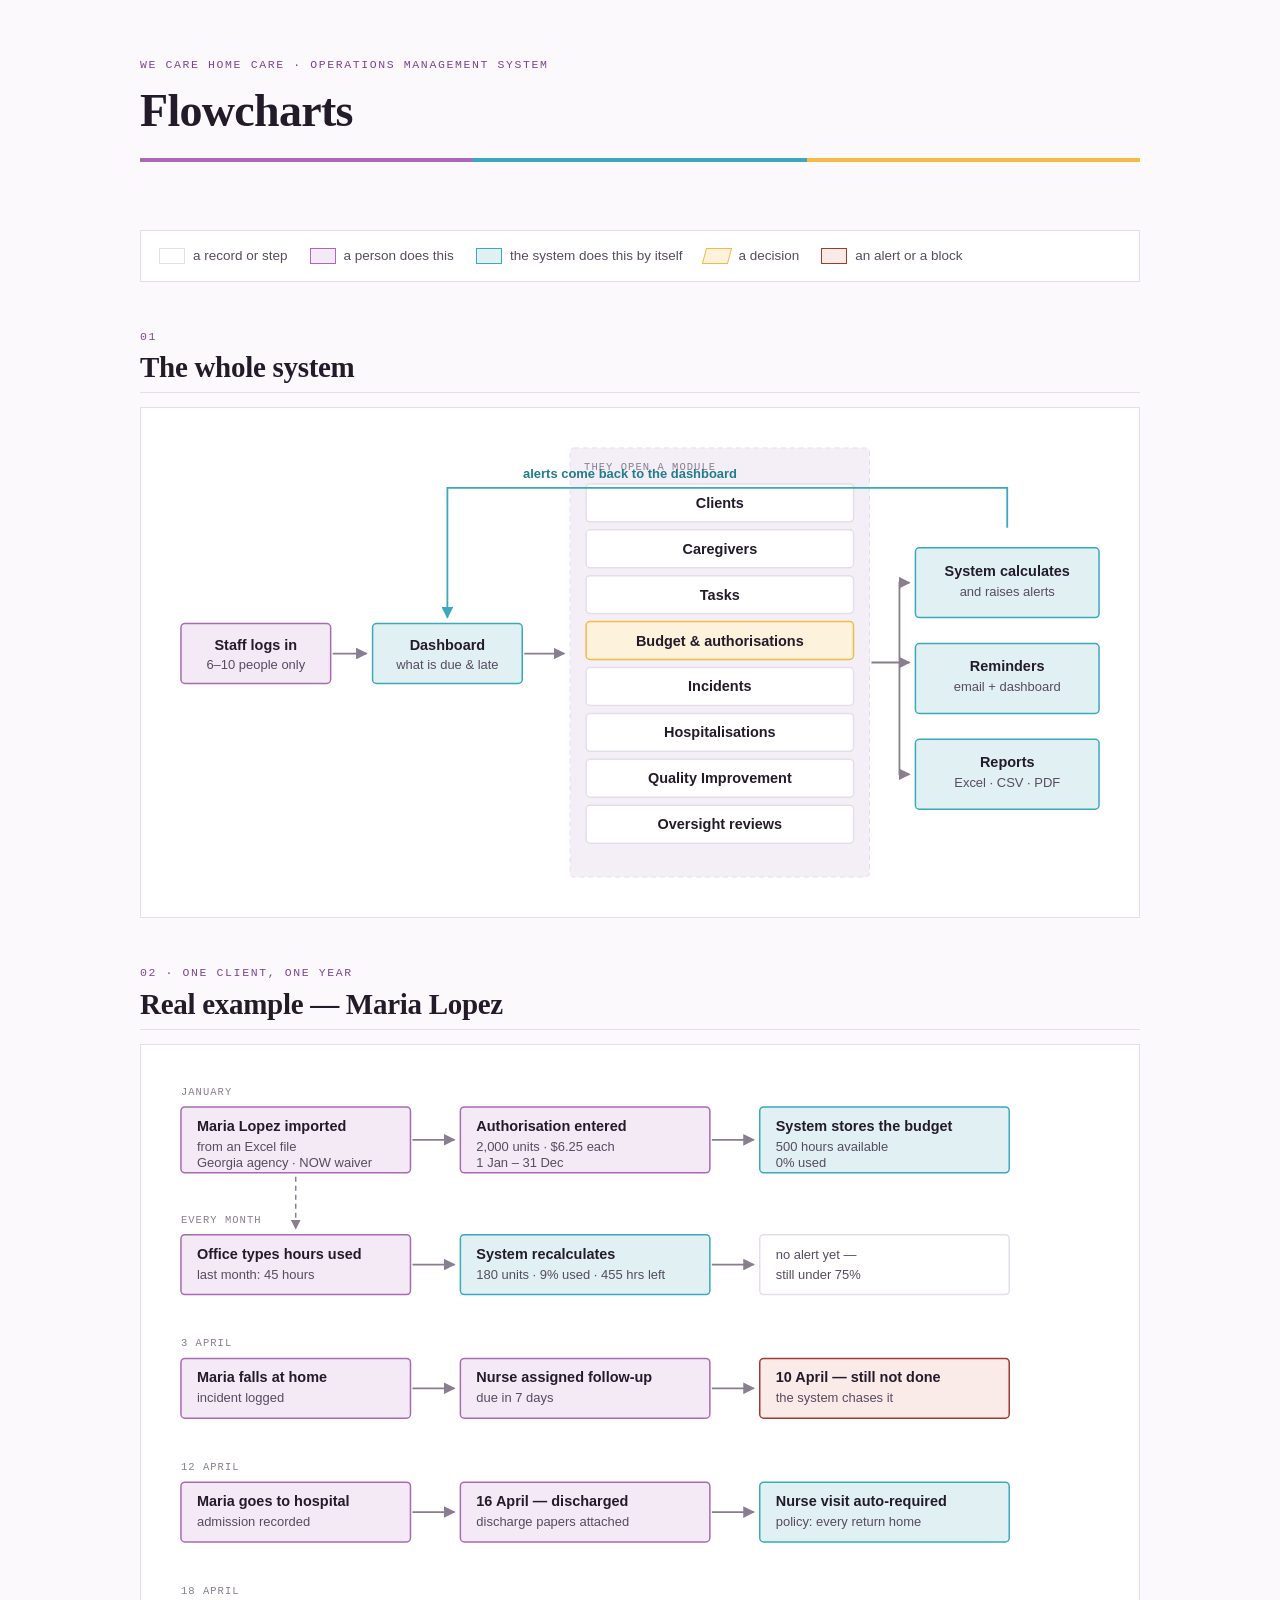
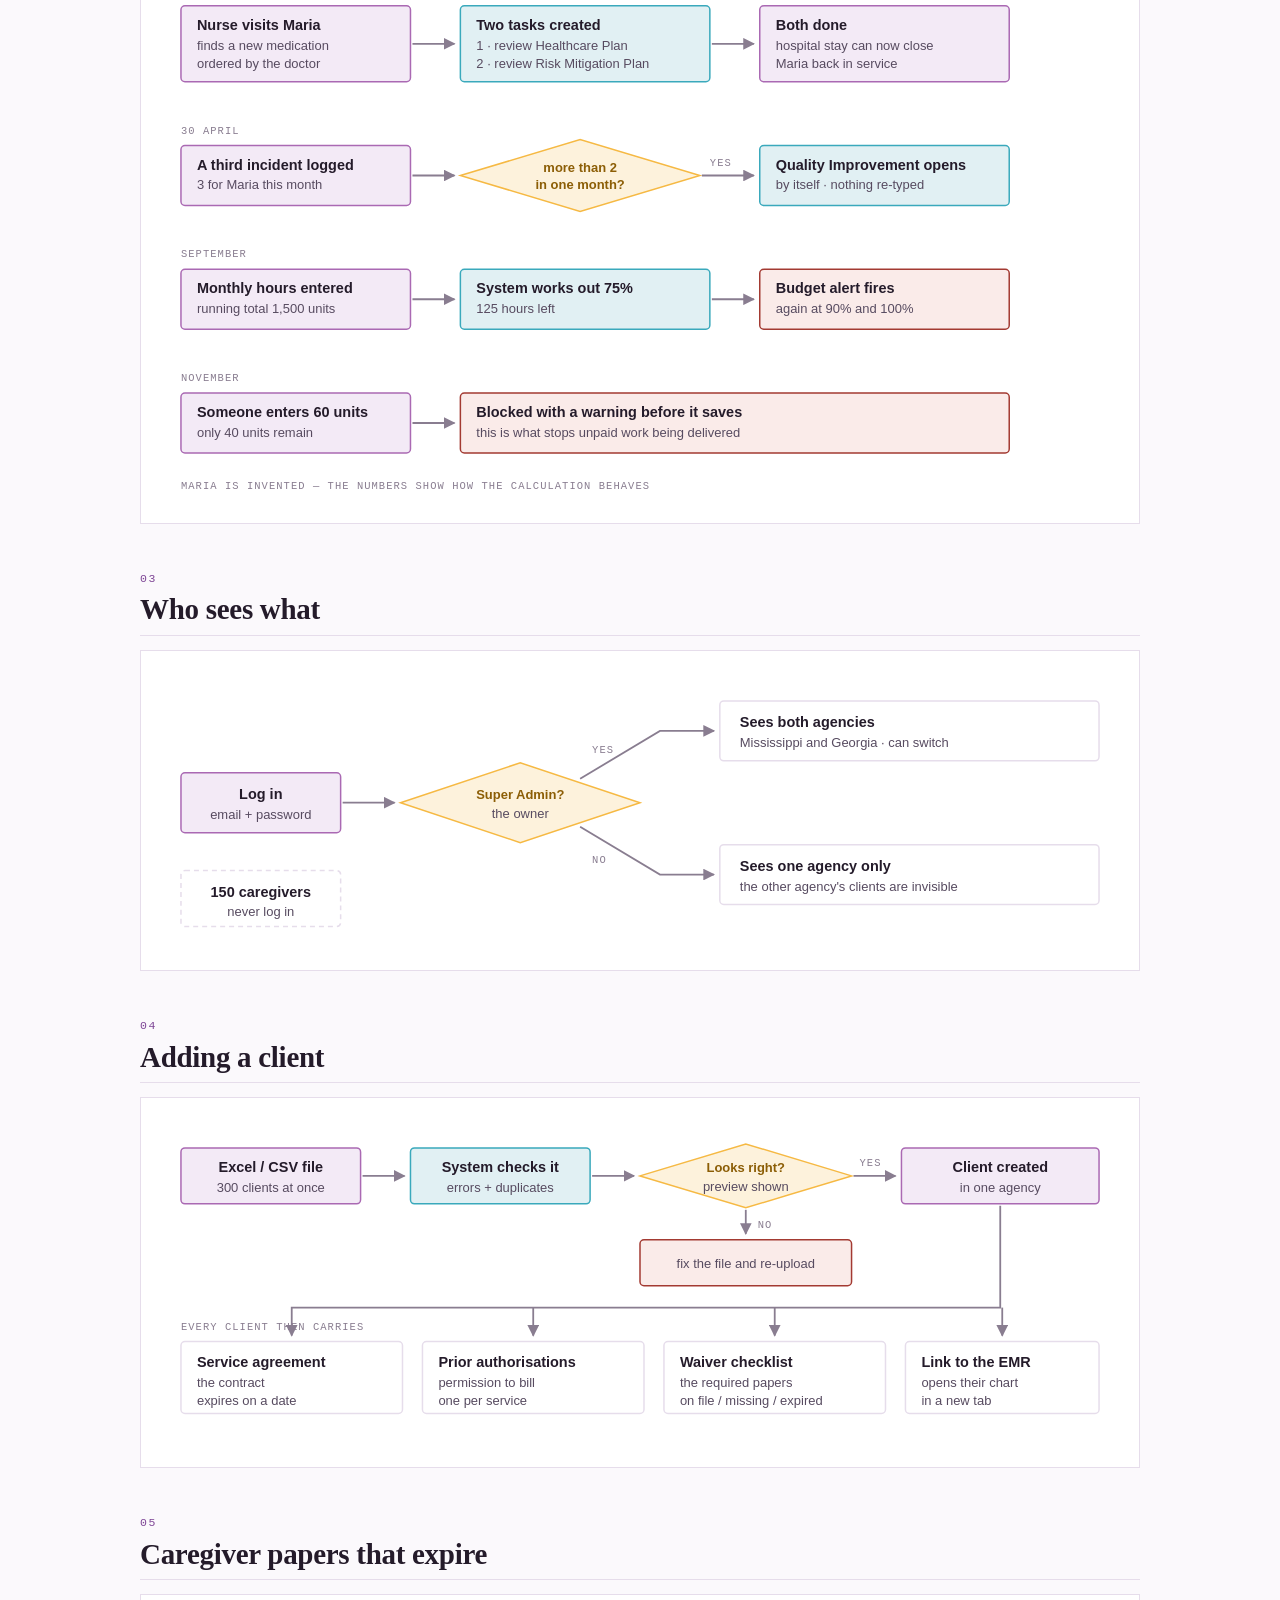
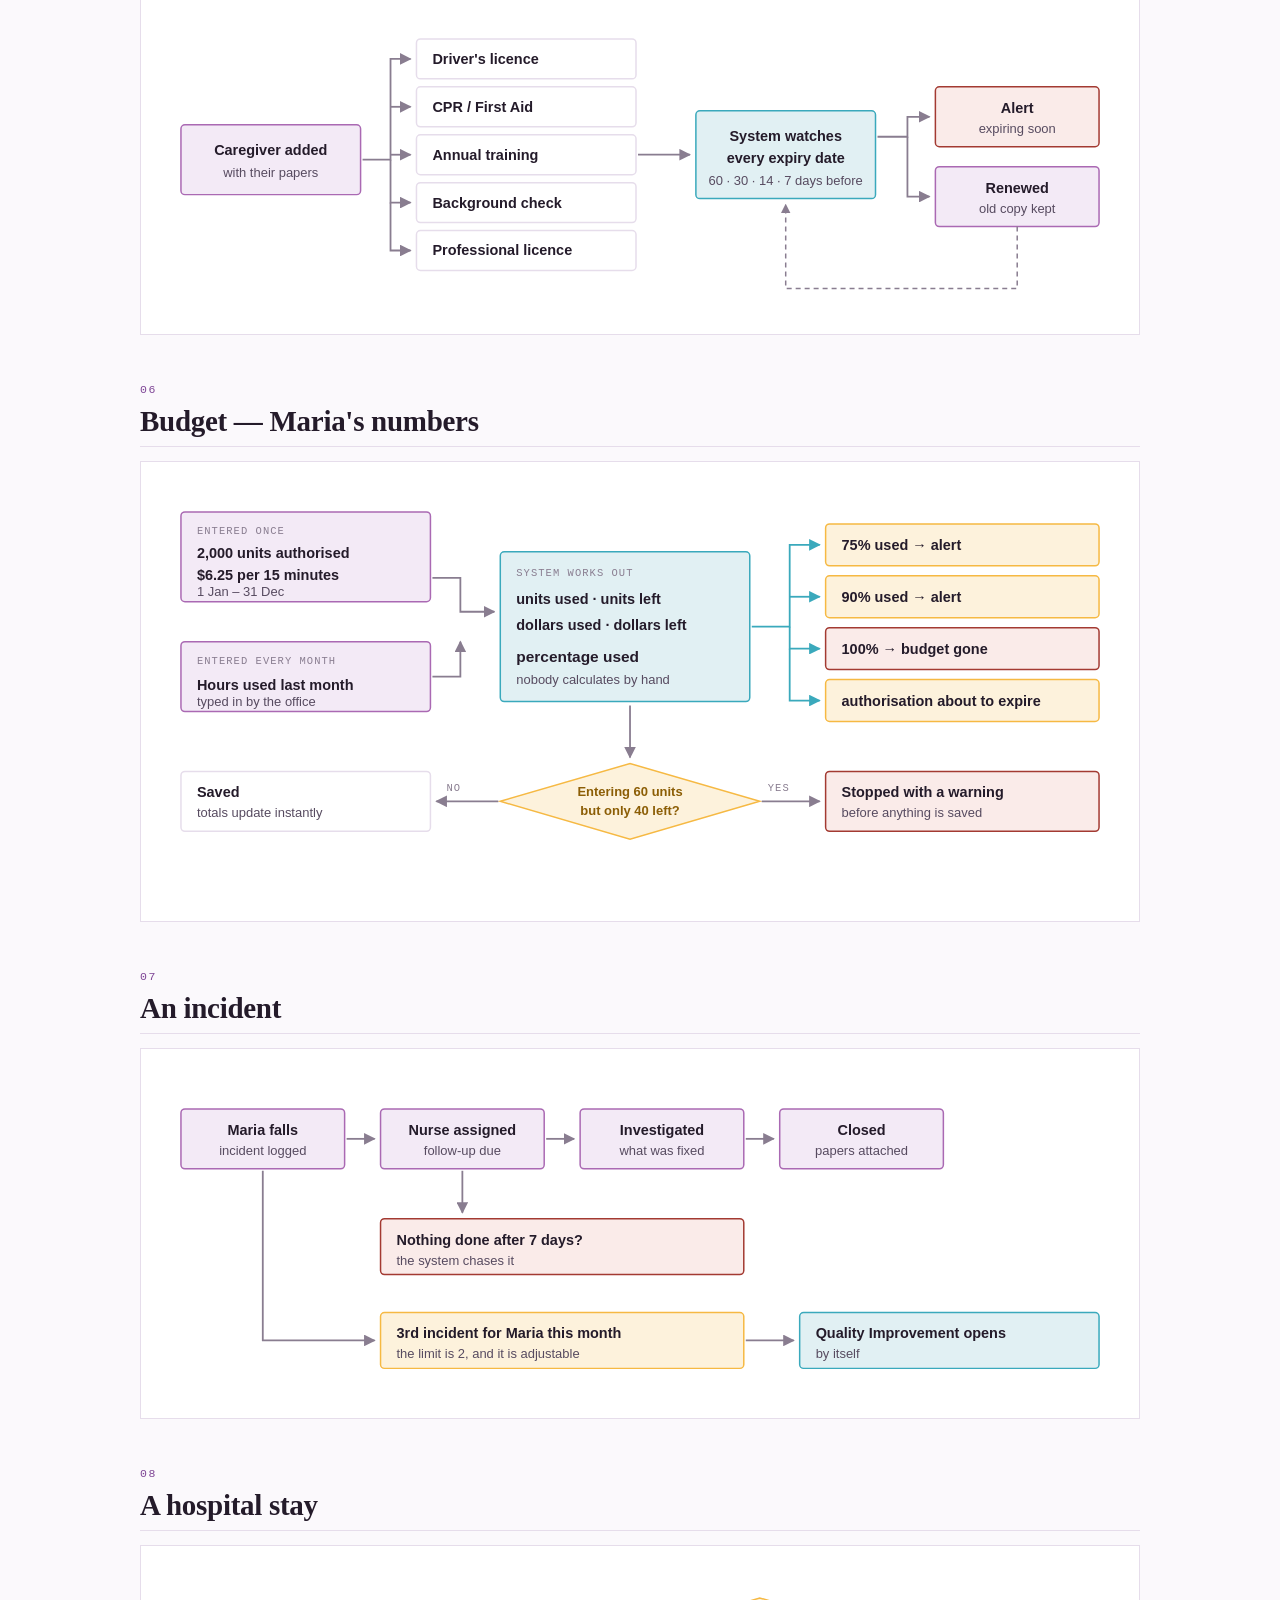
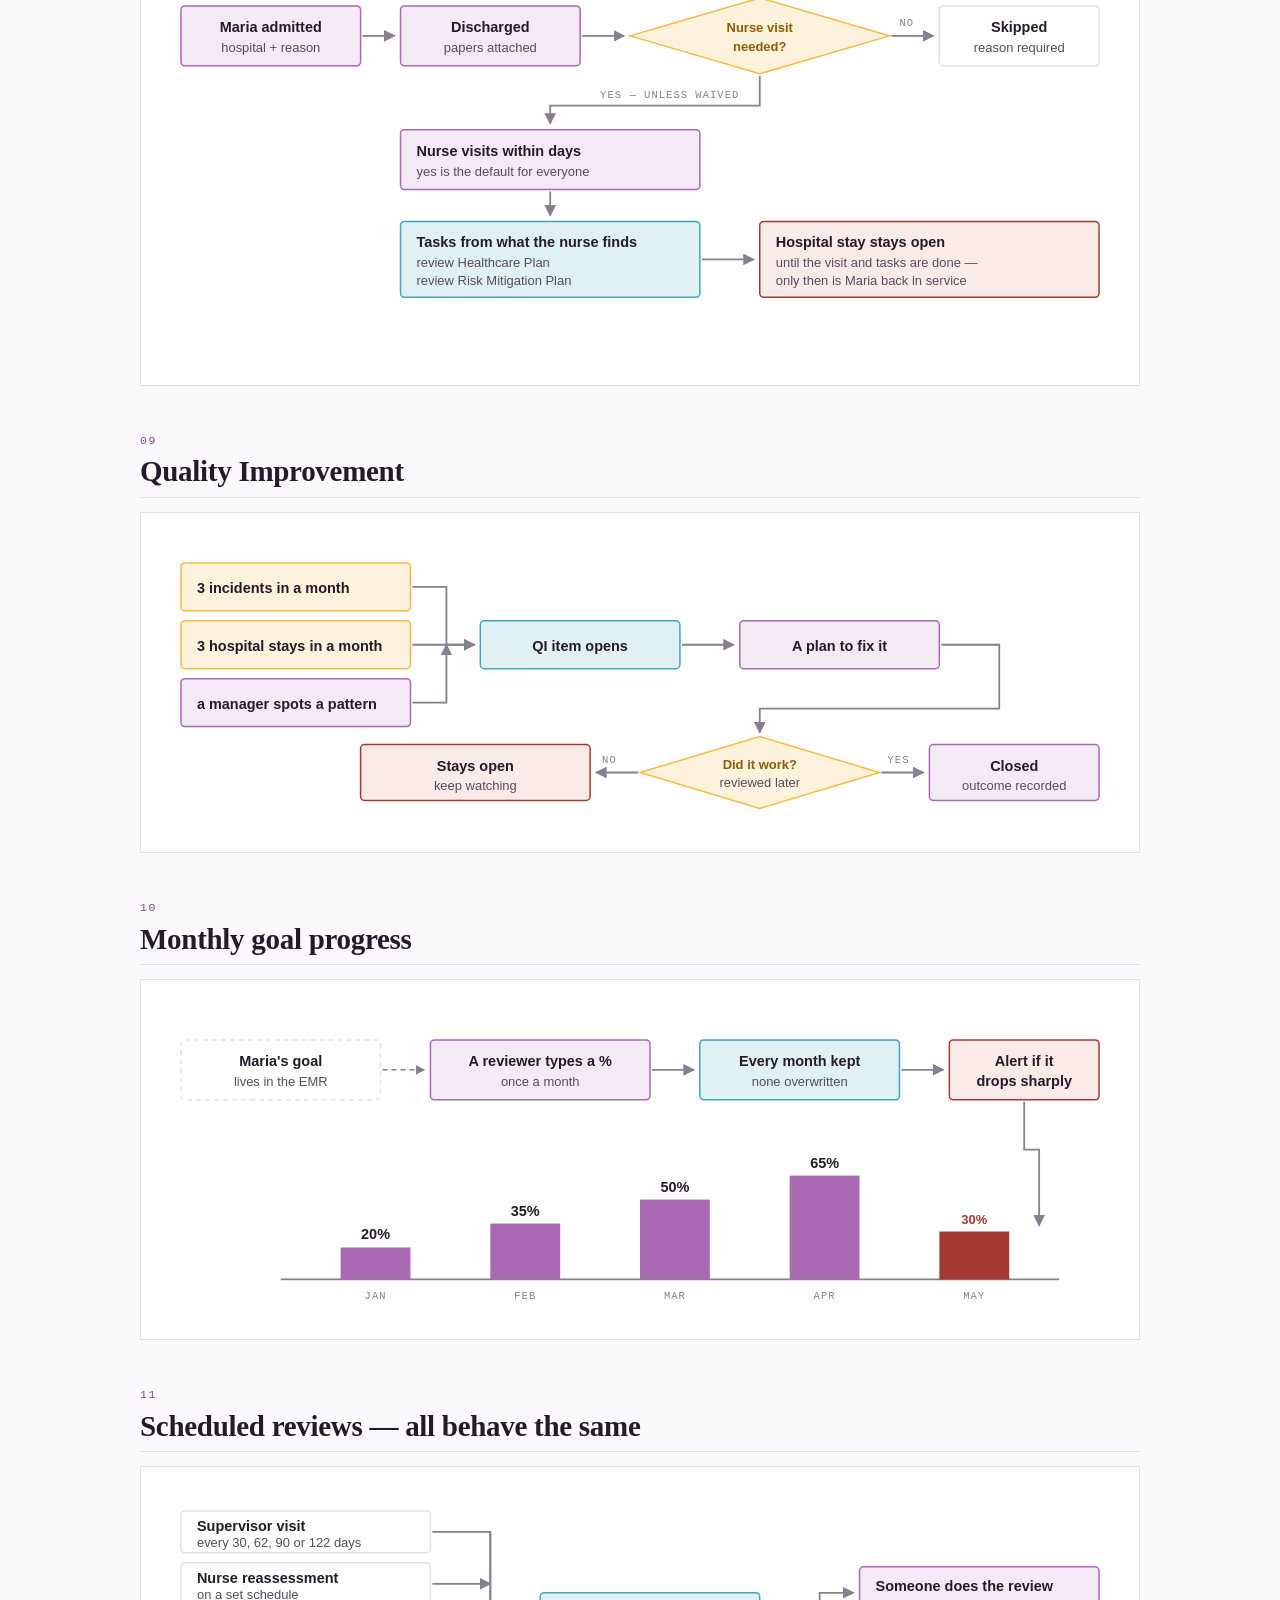
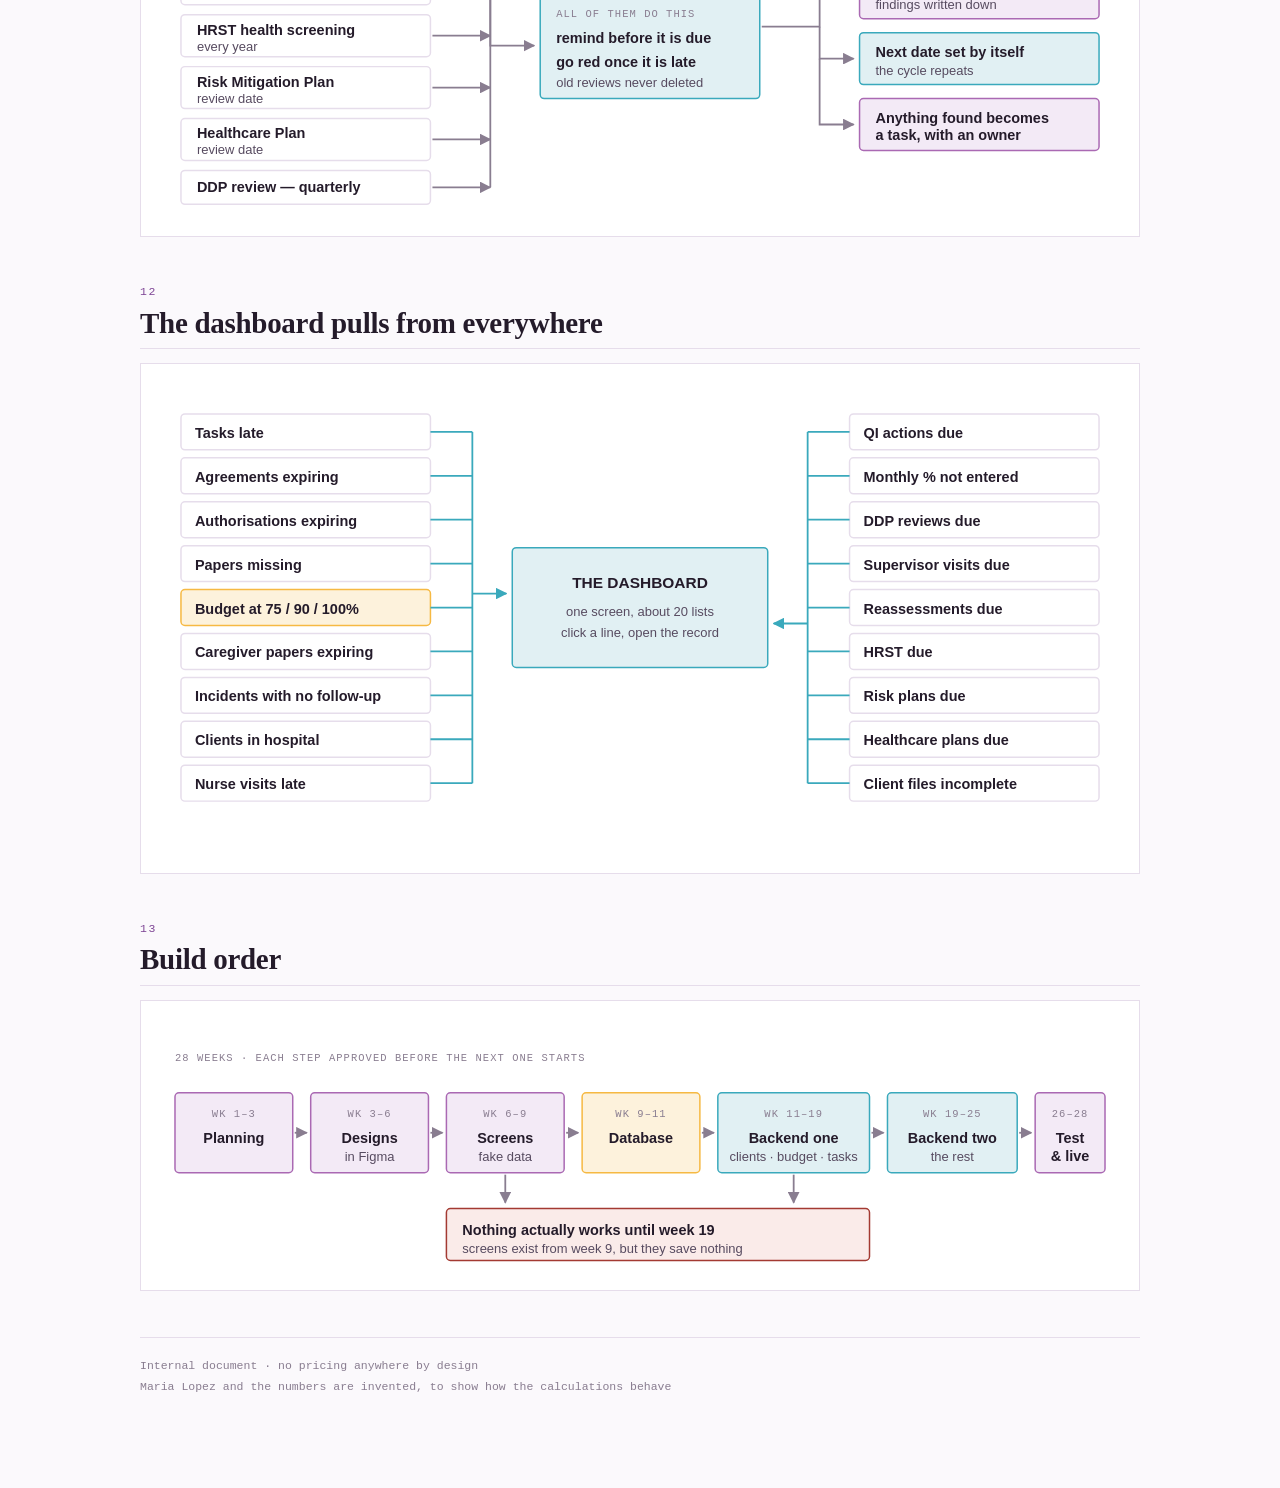
==== commit 33332b83: "docs: neutral pronouns throughout, and one consistent dev port Replaced gendered pronouns with they/" ====
--- a/SYSTEM-FLOWCHARTS.html
+++ b/SYSTEM-FLOWCHARTS.html
@@ -623,7 +623,7 @@
         <text class="tm" x="440" y="132">YES — UNLESS WAIVED</text>
 
         <rect class="box-t" x="240" y="256" width="300" height="76" rx="4"/>
-        <text class="t1" x="256" y="282">Tasks from what she finds</text>
+        <text class="t1" x="256" y="282">Tasks from what the nurse finds</text>
         <text class="t2" x="256" y="302">review Healthcare Plan</text>
         <text class="t2" x="256" y="320">review Risk Mitigation Plan</text>
 
@@ -915,7 +915,7 @@
 
   <footer>
     Internal document · no pricing anywhere by design<br>
-    Maria Lopez and her numbers are invented, to show how the calculations behave
+    Maria Lopez and the numbers are invented, to show how the calculations behave
   </footer>
 
 </div>
